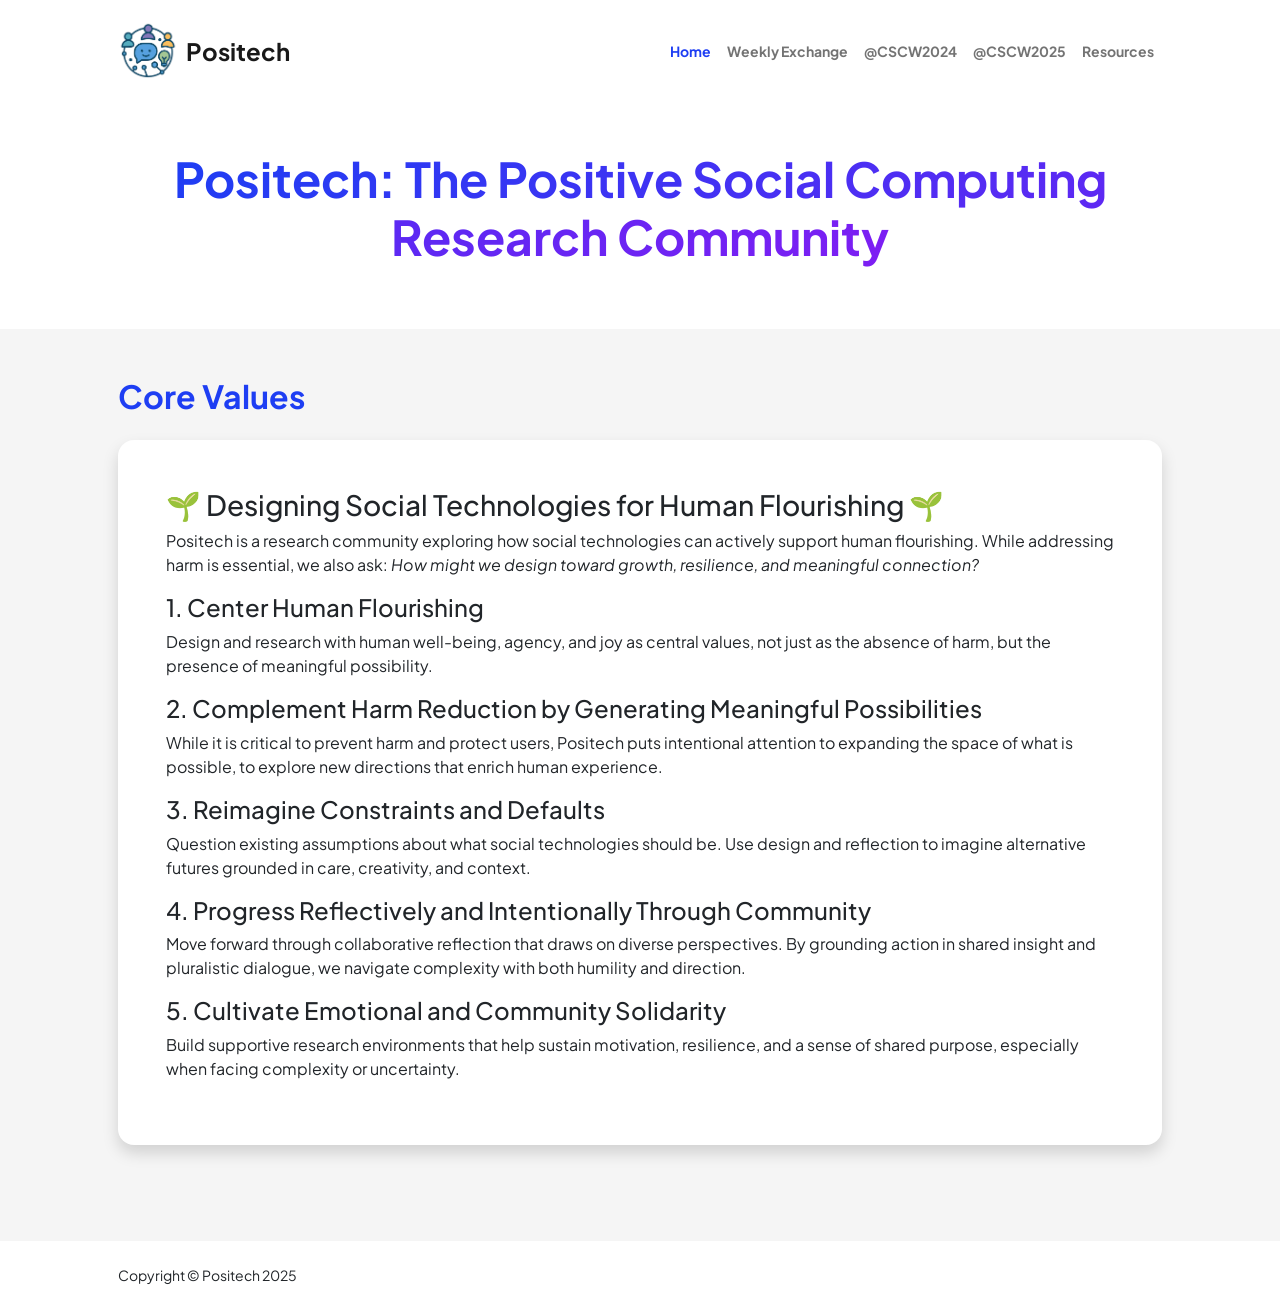
==== index.html @ 393b2486 "fix typo" ====
<!DOCTYPE html>
<html lang="en">

<head>
    <meta charset="utf-8" />
    <meta name="viewport" content="width=device-width, initial-scale=1, shrink-to-fit=no" />
    <meta name="description" content="" />
    <meta name="author" content="" />
    <title>Positech</title>
    <link rel="icon" type="image/x-icon" href="assets/positech-logo-square.png" />
    <link rel="preconnect" href="https://fonts.googleapis.com" />
    <link rel="preconnect" href="https://fonts.gstatic.com" crossorigin />
    <link
        href="https://fonts.googleapis.com/css2?family=Plus+Jakarta+Sans:wght@100;200;300;400;500;600;700;800;900&amp;display=swap"
        rel="stylesheet" />
    <link href="https://cdn.jsdelivr.net/npm/bootstrap-icons@1.8.1/font/bootstrap-icons.css" rel="stylesheet" />
    <link href="css/styles.css" rel="stylesheet" />
</head>

<body class="d-flex flex-column h-100 bg-light">
    <main class="flex-shrink-0">
        <!-- Navigation-->
        <nav class="navbar navbar-expand-lg navbar-light bg-white py-3">
            <div class="container px-5">
                <a class="navbar-brand d-flex align-items-center gap-2" href="/">
                    <img src="assets/positech-logo-transparent.png" alt="Positech Logo" width="60" height="60"
                        class="d-inline-block align-text-top">
                    <span class="fw-bolder"
                        style="font-size: 24px; line-height: 24px; vertical-align: middle;">Positech</span>
                </a>
                <button class="navbar-toggler" type="button" data-bs-toggle="collapse"
                    data-bs-target="#navbarSupportedContent" aria-controls="navbarSupportedContent"
                    aria-expanded="false" aria-label="Toggle navigation"><span
                        class="navbar-toggler-icon"></span></button>
                <div class="collapse navbar-collapse" id="navbarSupportedContent">
                    <ul class="navbar-nav ms-auto mb-2 mb-lg-0 small fw-bolder">
                        <li class="nav-item"><a class="nav-link active" href="index.html">Home</a></li>
                        <li class="nav-item"><a class="nav-link" href="weekly.html">Weekly Exchange</a></li>
                        <li class="nav-item"><a class="nav-link" href="cscw2024.html">@CSCW2024</a></li>
                        <li class="nav-item"><a class="nav-link" href="https://positech-cscw-2025.github.io/"
                                target="_blank">@CSCW2025</a></li>
                        <li class="nav-item"><a class="nav-link" href="resources.html">Resources</a></li>
                    </ul>
                </div>
            </div>
        </nav>
    </main>

    <!-- Header -->
    <header class="py-5 bg-white">
        <div class="container px-5">
            <div class="row gx-5 align-items-center">
                <div class="col-xxl-12">
                    <div class="text-center">
                        <h1 class="display-5 fw-bolder mb-3"><span class="text-gradient d-inline">Positech: The Positive
                                Social Computing<br>Research Community</span></h1>
                    </div>
                </div>
            </div>
        </div>
    </header>

    <div class="container px-5 my-5">
        <div class="row gx-5 justify-content-center">
            <div class="col-lg-12 col-xl-12 col-xxl-12">

                <!-- Overview Section-->
                <section id="overview">
                    <div class="d-flex align-items-center justify-content-between mb-4">
                        <h2 class="text-primary fw-bolder mb-0">Core Values</h2>
                    </div>
                    <div class="card shadow border-0 rounded-4 mb-5">
                        <div class="card-body p-5">
                            <div class="row align-items-center gx-5">
                                <div class="col-lg-12">
                                    <div>
                                        <h3>🌱 Designing Social Technologies for Human Flourishing 🌱</h3>
                                        <p>
                                            Positech is a research community exploring how social technologies can
                                            actively support human flourishing. While addressing harm is essential, we
                                            also ask: <em>How might we design toward growth, resilience, and meaningful
                                                connection?</em>
                                        </p>

                                        <h4>1. Center Human Flourishing</h4>
                                        <p>
                                            Design and research with human well-being, agency, and joy as central
                                            values, not just as the absence of harm, but the presence of meaningful
                                            possibility.
                                        </p>

                                        <h4>2. Complement Harm Reduction by Generating Meaningful Possibilities</h4>
                                        <p>
                                            While it is critical to prevent harm and protect users, Positech puts
                                            intentional attention to expanding the space of what is possible, to explore
                                            new directions that enrich human experience.
                                        </p>

                                        <h4>3. Reimagine Constraints and Defaults</h4>
                                        <p>
                                            Question existing assumptions about what social technologies should be. Use
                                            design and reflection to imagine alternative futures grounded in care,
                                            creativity, and context.
                                        </p>

                                        <h4>4. Progress Reflectively and Intentionally Through Community</h4>
                                        <p>
                                            Move forward through collaborative reflection that draws on diverse
                                            perspectives. By grounding action in shared insight and pluralistic
                                            dialogue, we navigate complexity with both humility and direction.
                                        </p>

                                        <h4>5. Cultivate Emotional and Community Solidarity</h4>
                                        <p>
                                            Build supportive research environments that help sustain motivation,
                                            resilience, and a sense of shared purpose, especially when facing complexity
                                            or uncertainty.
                                        </p>
                                    </div>
                                </div>
                            </div>
                        </div>
                    </div>
                </section>
            </div>
        </div>
    </div>

    <button onclick="topFunction()" id="scrollToTop" title="Go to top">&uarr;</button>

    <!-- Footer-->
    <footer class="bg-white py-4 mt-auto">
        <div class="container px-5">
            <div class="row align-items-center justify-content-between flex-column flex-sm-row">
                <div class="col-auto">
                    <div class="small m-0">Copyright &copy; Positech 2025</div>
                </div>
            </div>
        </div>
    </footer>

    <script src="https://cdn.jsdelivr.net/npm/bootstrap@5.2.3/dist/js/bootstrap.bundle.min.js"></script>
    <script>
        window.onscroll = function () { scrollFunction() };

        function scrollFunction() {
            if (document.body.scrollTop > 20 || document.documentElement.scrollTop > 20) {
                document.getElementById("scrollToTop").style.display = "block";
            } else {
                document.getElementById("scrollToTop").style.display = "none";
            }
        }

        function topFunction() {
            document.body.scrollTop = 0; // Safari
            document.documentElement.scrollTop = 0; // Chrome, Firefox, IE and Opera
        }
    </script>
    <script src="js/scripts.js"></script>
</body>

</html>
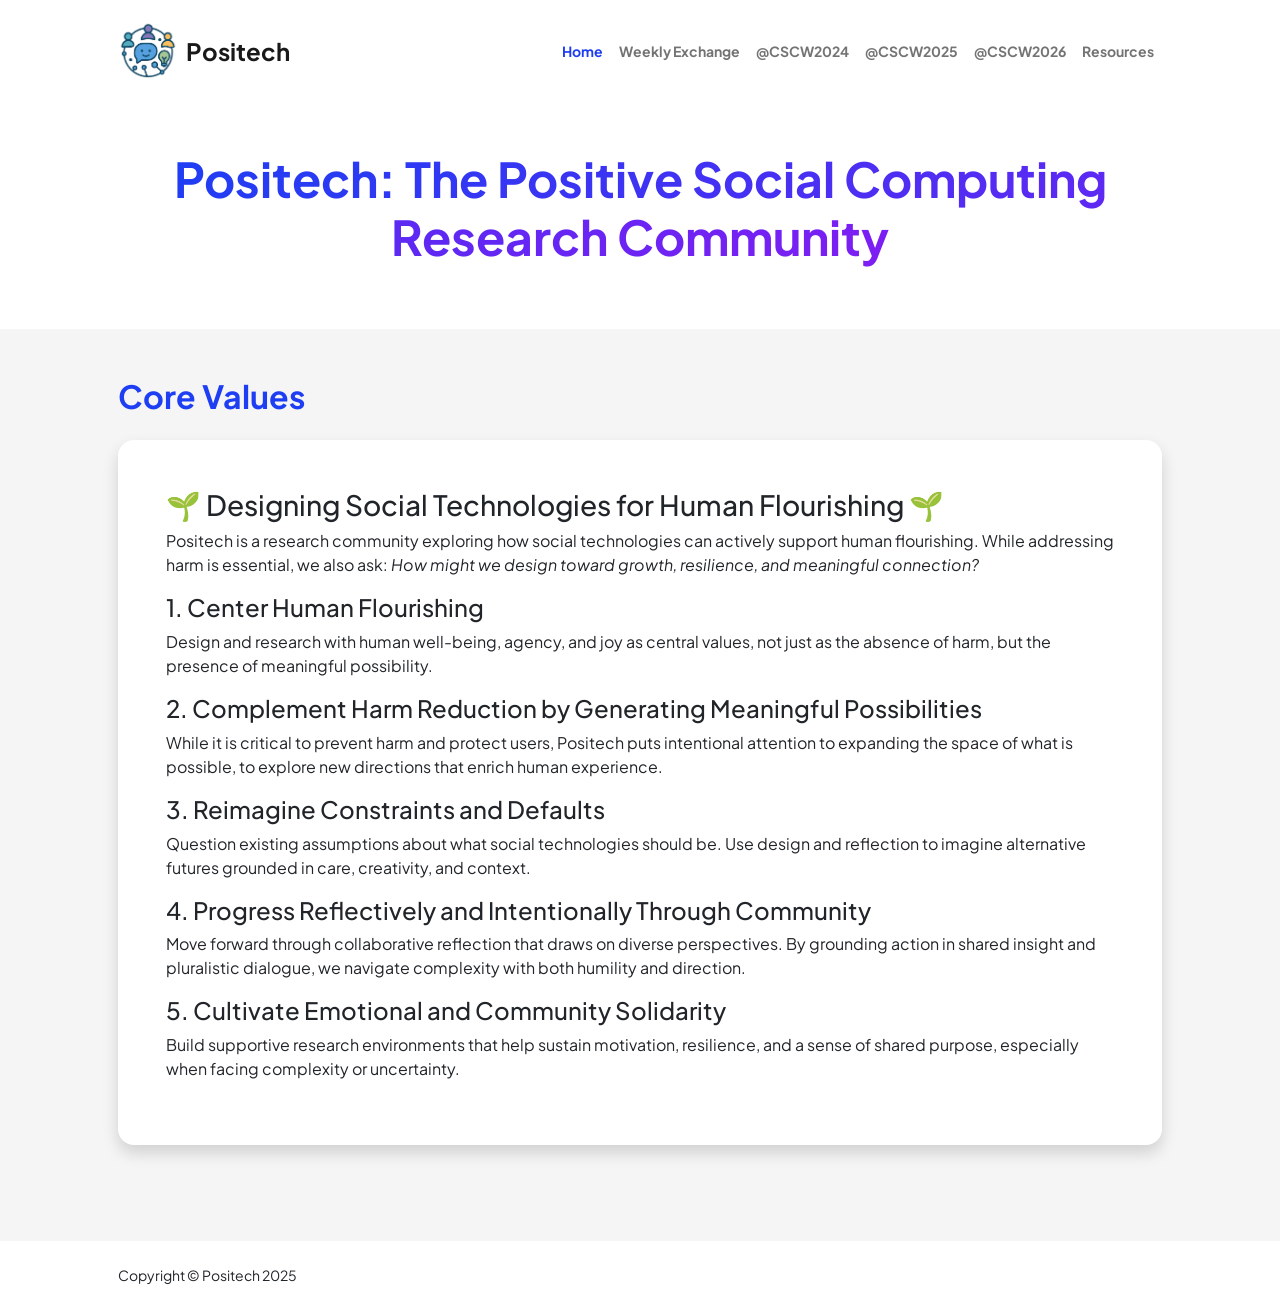
==== commit 88e0c543: "Update index.html" ====
--- a/index.html
+++ b/index.html
@@ -2,6 +2,14 @@
 <html lang="en">
 
 <head>
+    <script async src="https://www.googletagmanager.com/gtag/js?id=G-F4KXPC3QH2"></script>
+    <script>
+        window.dataLayer = window.dataLayer || [];
+        function gtag() { dataLayer.push(arguments); }
+        gtag('js', new Date());
+
+        gtag('config', 'G-F4KXPC3QH2');
+    </script>
     <meta charset="utf-8" />
     <meta name="viewport" content="width=device-width, initial-scale=1, shrink-to-fit=no" />
     <meta name="description" content="" />
@@ -39,6 +47,8 @@
                         <li class="nav-item"><a class="nav-link" href="cscw2024.html">@CSCW2024</a></li>
                         <li class="nav-item"><a class="nav-link" href="https://positech-cscw-2025.github.io/"
                                 target="_blank">@CSCW2025</a></li>
+                         <li class="nav-item"><a class="nav-link" href="https://positech-cscw-2026.github.io/"
+                                target="_blank">@CSCW2026</a></li>
                         <li class="nav-item"><a class="nav-link" href="resources.html">Resources</a></li>
                     </ul>
                 </div>
@@ -159,4 +169,4 @@
     <script src="js/scripts.js"></script>
 </body>
 
-</html>+</html>
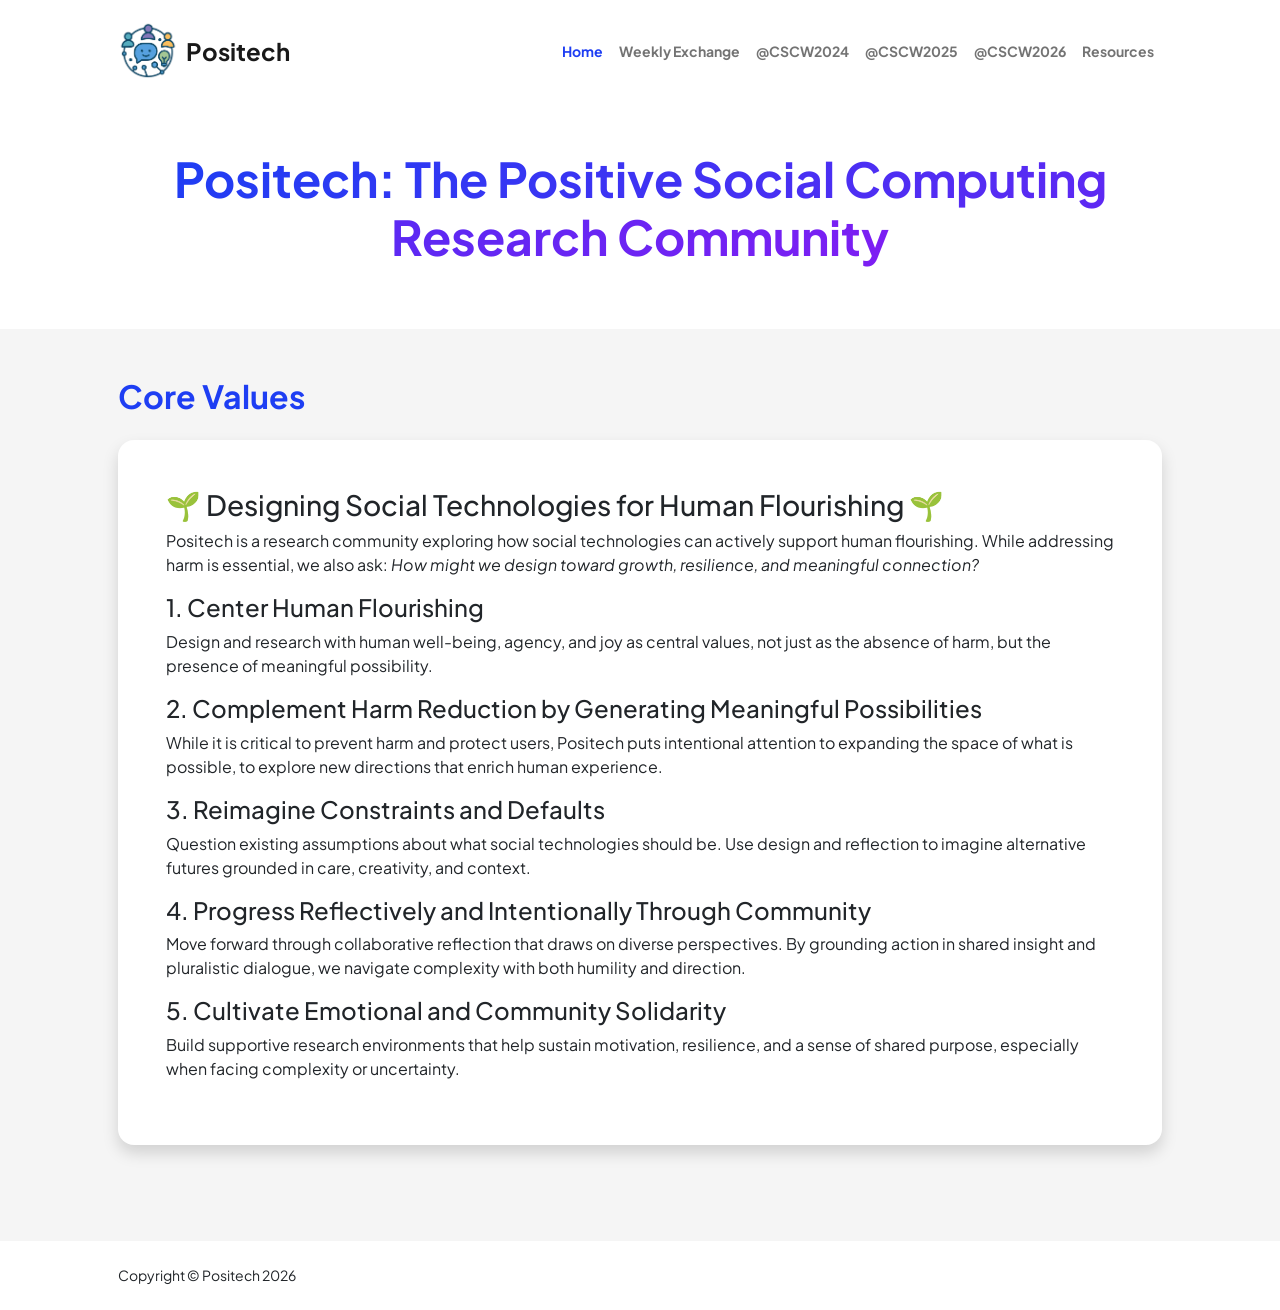
==== commit 98539d89: "merge and update resources" ====
--- a/index.html
+++ b/index.html
@@ -45,8 +45,7 @@
                         <li class="nav-item"><a class="nav-link active" href="index.html">Home</a></li>
                         <li class="nav-item"><a class="nav-link" href="weekly.html">Weekly Exchange</a></li>
                         <li class="nav-item"><a class="nav-link" href="cscw2024.html">@CSCW2024</a></li>
-                        <li class="nav-item"><a class="nav-link" href="https://positech-cscw-2025.github.io/"
-                                target="_blank">@CSCW2025</a></li>
+                        <li class="nav-item"><a class="nav-link" href="cscw2025.html">@CSCW2025</a></li>
                          <li class="nav-item"><a class="nav-link" href="https://positech-cscw-2026.github.io/"
                                 target="_blank">@CSCW2026</a></li>
                         <li class="nav-item"><a class="nav-link" href="resources.html">Resources</a></li>
@@ -143,7 +142,7 @@
         <div class="container px-5">
             <div class="row align-items-center justify-content-between flex-column flex-sm-row">
                 <div class="col-auto">
-                    <div class="small m-0">Copyright &copy; Positech 2025</div>
+                    <div class="small m-0">Copyright &copy; Positech 2026</div>
                 </div>
             </div>
         </div>
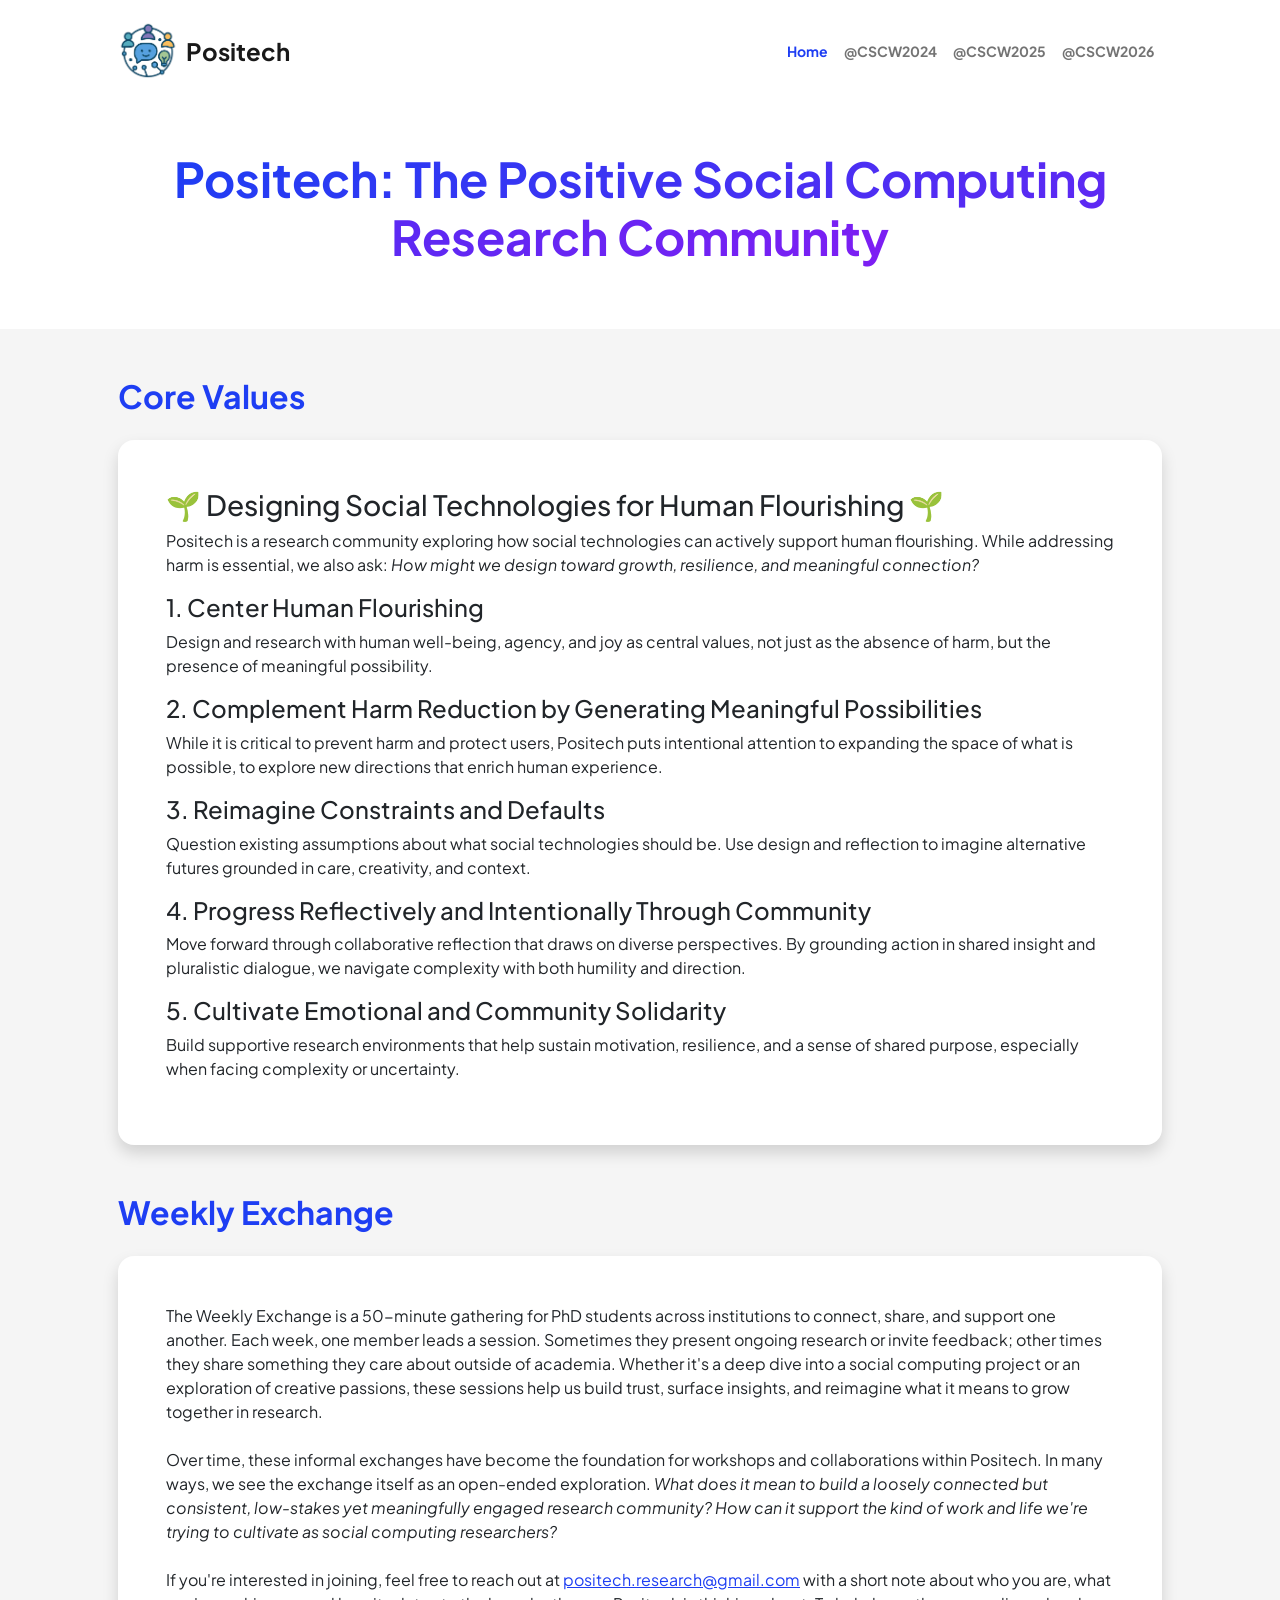
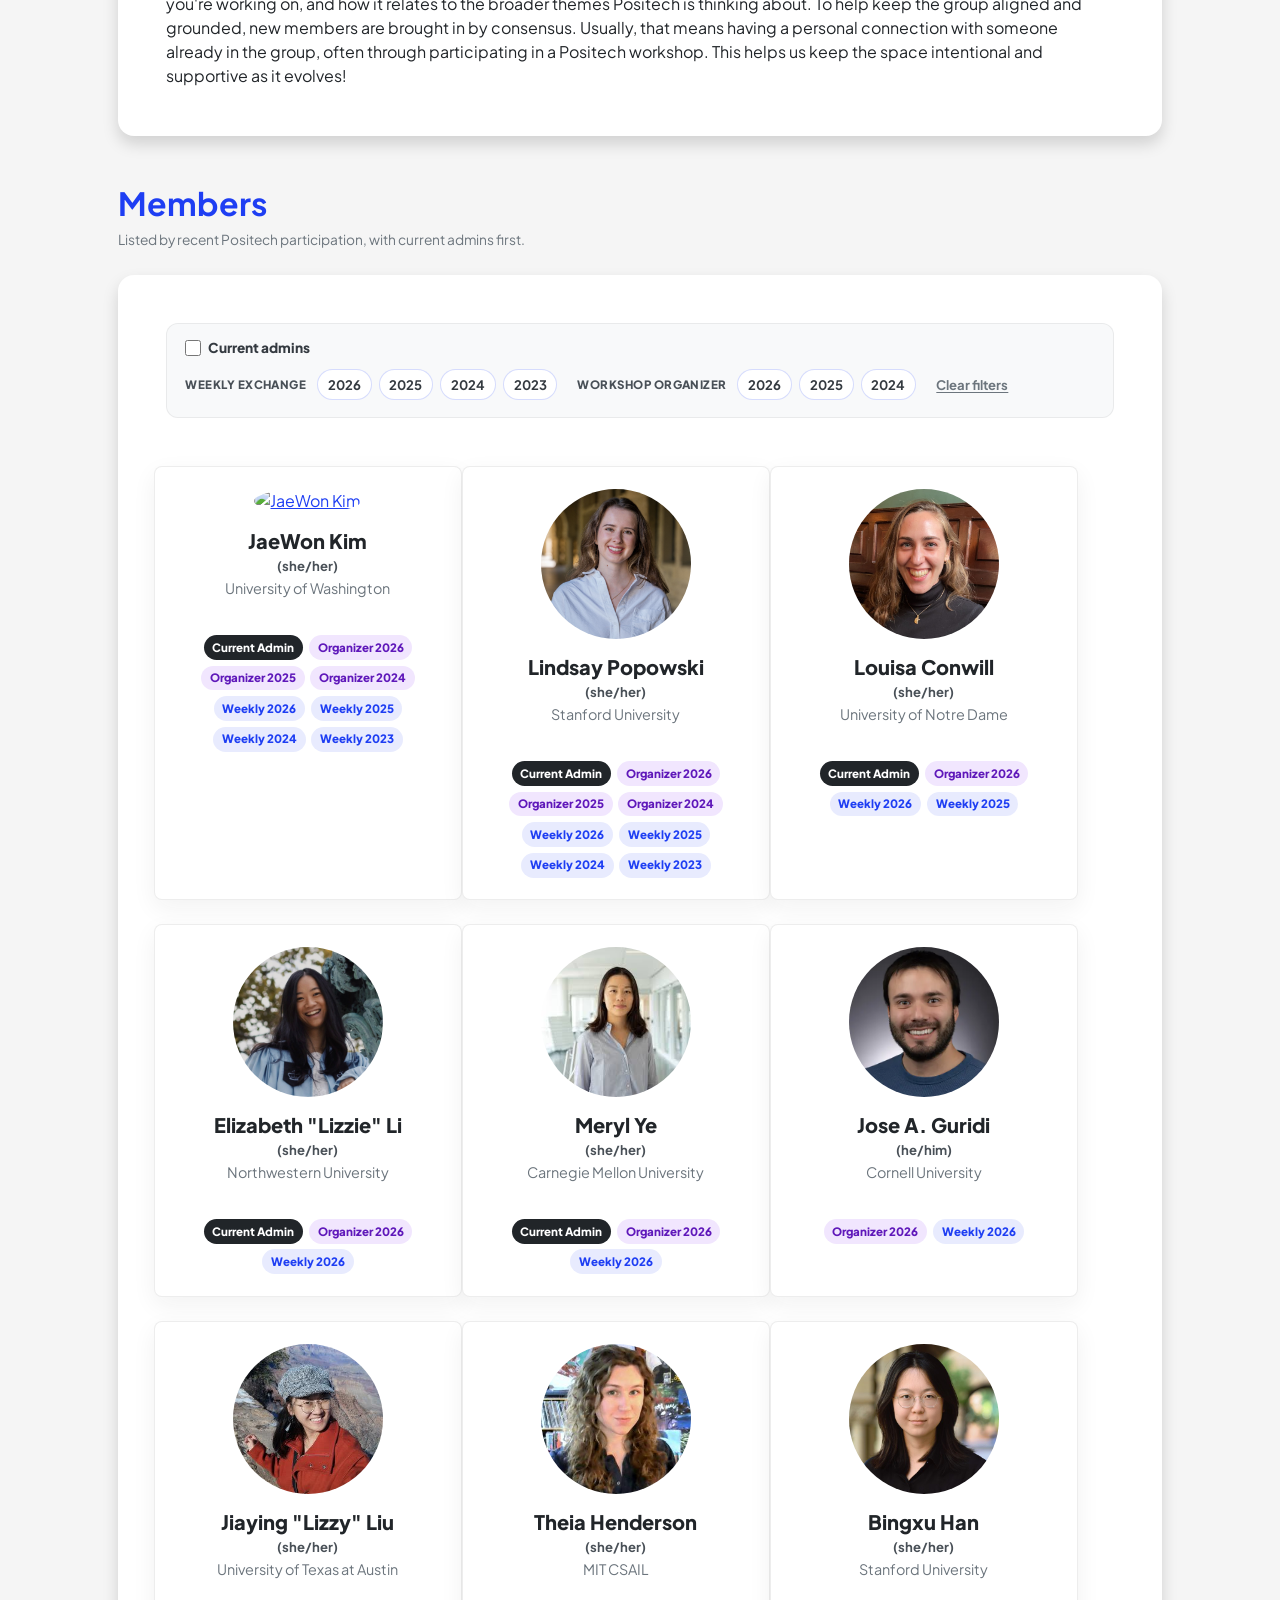
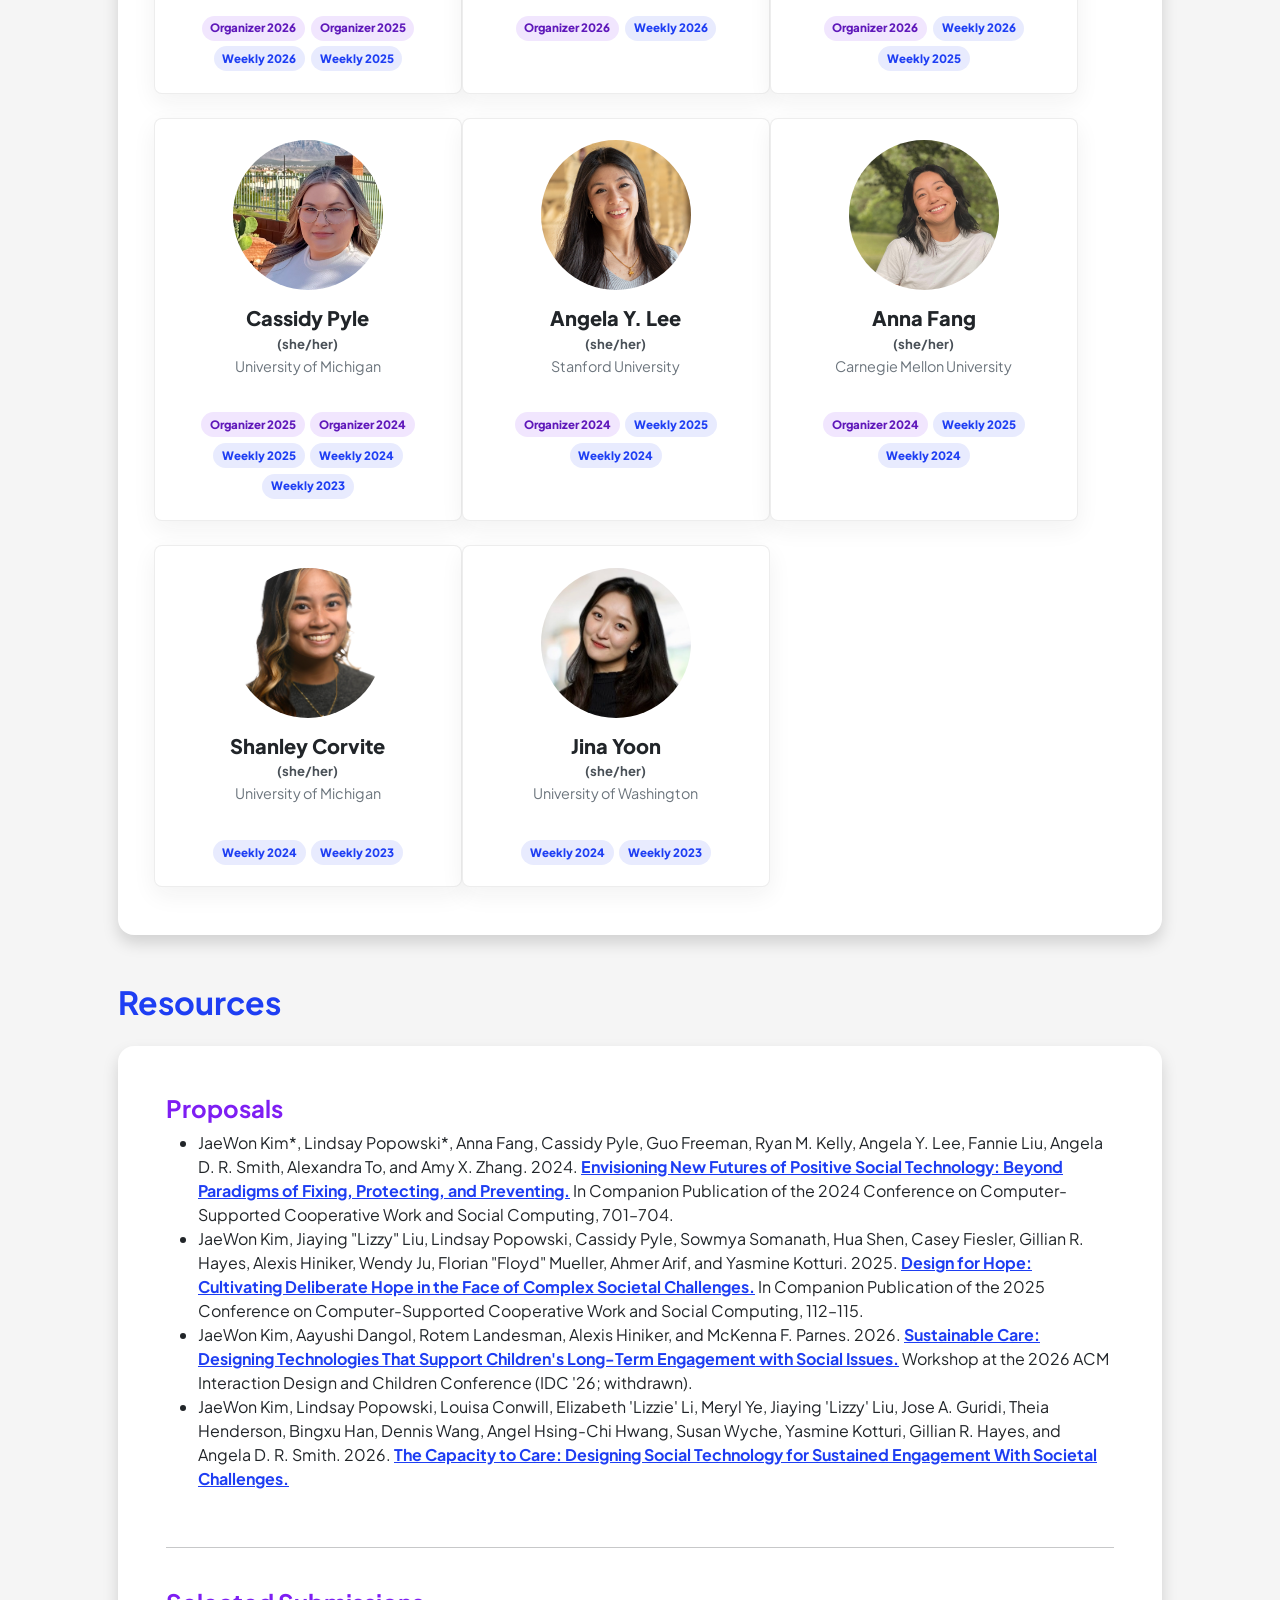
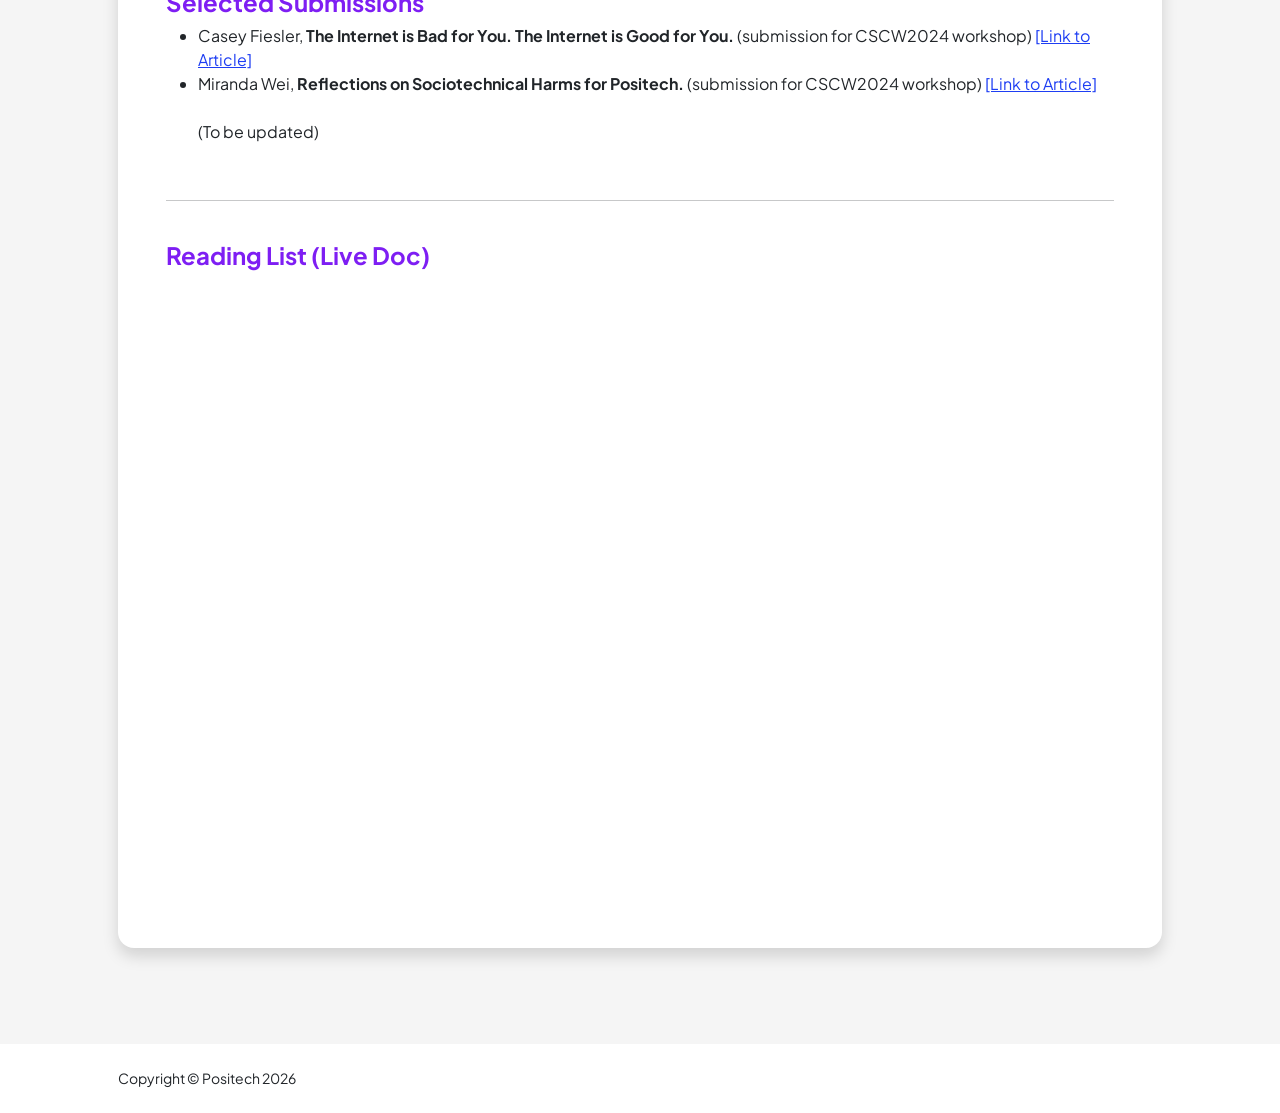
==== commit 3291643d: "Merge home weekly and resources pages" ====
--- a/index.html
+++ b/index.html
@@ -43,12 +43,9 @@
                 <div class="collapse navbar-collapse" id="navbarSupportedContent">
                     <ul class="navbar-nav ms-auto mb-2 mb-lg-0 small fw-bolder">
                         <li class="nav-item"><a class="nav-link active" href="index.html">Home</a></li>
-                        <li class="nav-item"><a class="nav-link" href="weekly.html">Weekly Exchange</a></li>
                         <li class="nav-item"><a class="nav-link" href="cscw2024.html">@CSCW2024</a></li>
                         <li class="nav-item"><a class="nav-link" href="cscw2025.html">@CSCW2025</a></li>
-                         <li class="nav-item"><a class="nav-link" href="https://positech-cscw-2026.github.io/"
-                                target="_blank">@CSCW2026</a></li>
-                        <li class="nav-item"><a class="nav-link" href="resources.html">Resources</a></li>
+                         <li class="nav-item"><a class="nav-link" href="cscw2026.html" target="_blank">@CSCW2026</a></li>
                     </ul>
                 </div>
             </div>
@@ -131,6 +128,464 @@
                         </div>
                     </div>
                 </section>
+
+                <!-- Weekly Exchange Section-->
+                <section id="weekly-exchange">
+                    <div class="d-flex align-items-center justify-content-between mb-4">
+                        <h2 class="text-primary fw-bolder mb-0">Weekly Exchange</h2>
+                    </div>
+                    <div class="card shadow border-0 rounded-4 mb-5">
+                        <div class="card-body p-5">
+                            <div class="row align-items-center gx-5">
+                                <div class="col-lg-12">
+                                    <div>
+                                        The Weekly Exchange is a 50-minute gathering for PhD students across
+                                        institutions to connect, share, and support one another. Each week, one member
+                                        leads a session. Sometimes they present ongoing research or invite feedback;
+                                        other times they share something they care about outside of academia. Whether
+                                        it's a deep dive into a social computing project or an exploration of creative
+                                        passions, these sessions help us build trust, surface insights, and reimagine
+                                        what it means to grow together in research.
+                                        <br><br>
+                                        Over time, these informal exchanges have become the foundation for workshops and
+                                        collaborations within Positech. In many ways, we see the exchange itself as an
+                                        open-ended exploration. <em>What does it mean to build a loosely connected but
+                                            consistent, low-stakes yet meaningfully engaged research community? How can
+                                            it
+                                            support the kind of work and life we're trying to cultivate as social
+                                            computing researchers?</em>
+                                        <br><br>
+                                        If you're interested in joining, feel free to reach out at
+                                        <a href="mailto:positech.research@gmail.com">positech.research@gmail.com</a>
+                                        with a short note about who you are, what you're
+                                        working on, and how it relates to the broader themes Positech is thinking about.
+                                        To help keep the group aligned and grounded, new members are brought in by
+                                        consensus. Usually, that means having a personal connection with someone already
+                                        in the group, often through participating in a Positech workshop. This helps us
+                                        keep the space intentional and supportive as it evolves!
+                                    </div>
+                                </div>
+                            </div>
+                        </div>
+                    </div>
+                </section>
+
+                <!-- Members Section-->
+                <section id="weekly-members">
+                    <div class="mb-4">
+                        <h2 class="text-primary fw-bolder mb-2">Members</h2>
+                        <p class="weekly-member-order-note mb-0">Listed by recent Positech participation, with current admins first.</p>
+                    </div>
+                    <div class="card shadow border-0 rounded-4 mb-5">
+                        <div class="card-body p-4 p-lg-5">
+                            <div class="weekly-filter-panel mb-5" aria-label="Member filters">
+                                <div class="weekly-filter-group">
+                                    <label class="weekly-admin-filter">
+                                        <input type="checkbox" data-filter="current-admins">
+                                        <span>Current admins</span>
+                                    </label>
+                                </div>
+                                <div class="weekly-filter-options">
+                                    <div class="weekly-filter-group">
+                                        <span class="weekly-filter-label">Weekly Exchange</span>
+                                        <button class="weekly-filter-btn" type="button" data-filter-group="weekly"
+                                            data-filter="weekly-2026">
+                                            2026
+                                        </button>
+                                        <button class="weekly-filter-btn" type="button" data-filter-group="weekly"
+                                            data-filter="weekly-2025">
+                                            2025
+                                        </button>
+                                        <button class="weekly-filter-btn" type="button" data-filter-group="weekly"
+                                            data-filter="weekly-2024">
+                                            2024
+                                        </button>
+                                        <button class="weekly-filter-btn" type="button" data-filter-group="weekly"
+                                            data-filter="weekly-2023">
+                                            2023
+                                        </button>
+                                    </div>
+                                    <div class="weekly-filter-group">
+                                        <span class="weekly-filter-label">Workshop Organizer</span>
+                                        <button class="weekly-filter-btn" type="button" data-filter-group="organized"
+                                            data-filter="organized-2026">
+                                            2026
+                                        </button>
+                                        <button class="weekly-filter-btn" type="button" data-filter-group="organized"
+                                            data-filter="organized-2025">
+                                            2025
+                                        </button>
+                                        <button class="weekly-filter-btn" type="button" data-filter-group="organized"
+                                            data-filter="organized-2024">
+                                            2024
+                                        </button>
+                                    </div>
+                                    <button class="weekly-filter-clear" id="weeklyFilterClear" type="button">
+                                        Clear filters
+                                    </button>
+                                </div>
+                            </div>
+
+                            <div class="row g-4" id="weeklyMemberGrid">
+                                <article class="weekly-member-card" data-name="jaewon"
+                                    data-tags="current-admins weekly-2023 weekly-2024 weekly-2025 weekly-2026 organized-2024 organized-2025 organized-2026">
+                                    <a href="https://jaewonkim.me/" class="weekly-member-photo-link" target="_blank"
+                                        rel="noopener noreferrer">
+                                        <img src="assets/kim.jpg" alt="JaeWon Kim">
+                                    </a>
+                                    <h5><a href="https://jaewonkim.me/" target="_blank"
+                                            rel="noopener noreferrer">JaeWon Kim</a></h5>
+                                    <p class="weekly-member-pronouns">(she/her)</p>
+                                    <p>University of Washington</p>
+                                    <div class="weekly-member-badges">
+                                        <span class="weekly-badge badge-admin">Current Admin</span>
+                                        <span class="weekly-badge badge-workshop">Organizer 2026</span>
+                                        <span class="weekly-badge badge-workshop">Organizer 2025</span>
+                                        <span class="weekly-badge badge-workshop">Organizer 2024</span>
+                                        <span class="weekly-badge badge-exchange">Weekly 2026</span>
+                                        <span class="weekly-badge badge-exchange">Weekly 2025</span>
+                                        <span class="weekly-badge badge-exchange">Weekly 2024</span>
+                                        <span class="weekly-badge badge-exchange">Weekly 2023</span>
+                                    </div>
+                                </article>
+
+                                <article class="weekly-member-card" data-name="lindsay"
+                                    data-tags="current-admins weekly-2023 weekly-2024 weekly-2025 weekly-2026 organized-2024 organized-2025 organized-2026">
+                                    <a href="https://lipopowski.github.io/" class="weekly-member-photo-link"
+                                        target="_blank" rel="noopener noreferrer">
+                                        <img src="assets/popowski.jpg" alt="Lindsay Popowski">
+                                    </a>
+                                    <h5><a href="https://lipopowski.github.io/" target="_blank"
+                                            rel="noopener noreferrer">Lindsay Popowski</a></h5>
+                                    <p class="weekly-member-pronouns">(she/her)</p>
+                                    <p>Stanford University</p>
+                                    <div class="weekly-member-badges">
+                                        <span class="weekly-badge badge-admin">Current Admin</span>
+                                        <span class="weekly-badge badge-workshop">Organizer 2026</span>
+                                        <span class="weekly-badge badge-workshop">Organizer 2025</span>
+                                        <span class="weekly-badge badge-workshop">Organizer 2024</span>
+                                        <span class="weekly-badge badge-exchange">Weekly 2026</span>
+                                        <span class="weekly-badge badge-exchange">Weekly 2025</span>
+                                        <span class="weekly-badge badge-exchange">Weekly 2024</span>
+                                        <span class="weekly-badge badge-exchange">Weekly 2023</span>
+                                    </div>
+                                </article>
+
+                                <article class="weekly-member-card" data-name="louisa"
+                                    data-tags="current-admins weekly-2025 weekly-2026 organized-2026">
+                                    <a href="https://louisaconwill.github.io/" class="weekly-member-photo-link"
+                                        target="_blank" rel="noopener noreferrer">
+                                        <img src="assets/louisaconwill.jpg" alt="Louisa Conwill">
+                                    </a>
+                                    <h5><a href="https://louisaconwill.github.io/" target="_blank"
+                                            rel="noopener noreferrer">Louisa Conwill</a></h5>
+                                    <p class="weekly-member-pronouns">(she/her)</p>
+                                    <p>University of Notre Dame</p>
+                                    <div class="weekly-member-badges">
+                                        <span class="weekly-badge badge-admin">Current Admin</span>
+                                        <span class="weekly-badge badge-workshop">Organizer 2026</span>
+                                        <span class="weekly-badge badge-exchange">Weekly 2026</span>
+                                        <span class="weekly-badge badge-exchange">Weekly 2025</span>
+                                    </div>
+                                </article>
+
+                                <article class="weekly-member-card" data-name="lizzie"
+                                    data-tags="current-admins weekly-2026 organized-2026">
+                                    <a href="https://elizabethkli.github.io/" class="weekly-member-photo-link"
+                                        target="_blank" rel="noopener noreferrer">
+                                        <img src="assets/elizabethli.jpg" alt="Elizabeth &quot;Lizzie&quot; Li">
+                                    </a>
+                                    <h5><a href="https://elizabethkli.github.io/" target="_blank"
+                                            rel="noopener noreferrer">Elizabeth "Lizzie" Li</a></h5>
+                                    <p class="weekly-member-pronouns">(she/her)</p>
+                                    <p>Northwestern University</p>
+                                    <div class="weekly-member-badges">
+                                        <span class="weekly-badge badge-admin">Current Admin</span>
+                                        <span class="weekly-badge badge-workshop">Organizer 2026</span>
+                                        <span class="weekly-badge badge-exchange">Weekly 2026</span>
+                                    </div>
+                                </article>
+
+                                <article class="weekly-member-card" data-name="meryl"
+                                    data-tags="current-admins weekly-2026 organized-2026">
+                                    <a href="https://merylye.github.io/" class="weekly-member-photo-link"
+                                        target="_blank" rel="noopener noreferrer">
+                                        <img src="assets/merylye.jpg" alt="Meryl Ye">
+                                    </a>
+                                    <h5><a href="https://merylye.github.io/" target="_blank"
+                                            rel="noopener noreferrer">Meryl Ye</a></h5>
+                                    <p class="weekly-member-pronouns">(she/her)</p>
+                                    <p>Carnegie Mellon University</p>
+                                    <div class="weekly-member-badges">
+                                        <span class="weekly-badge badge-admin">Current Admin</span>
+                                        <span class="weekly-badge badge-workshop">Organizer 2026</span>
+                                        <span class="weekly-badge badge-exchange">Weekly 2026</span>
+                                    </div>
+                                </article>
+
+                                <article class="weekly-member-card" data-name="jose"
+                                    data-tags="weekly-2026 organized-2026">
+                                    <a href="https://jaguridi.github.io/index.html" class="weekly-member-photo-link"
+                                        target="_blank" rel="noopener noreferrer">
+                                        <img src="assets/joseguridi.png" alt="Jose A. Guridi">
+                                    </a>
+                                    <h5><a href="https://jaguridi.github.io/index.html" target="_blank"
+                                            rel="noopener noreferrer">Jose A. Guridi</a></h5>
+                                    <p class="weekly-member-pronouns">(he/him)</p>
+                                    <p>Cornell University</p>
+                                    <div class="weekly-member-badges">
+                                        <span class="weekly-badge badge-workshop">Organizer 2026</span>
+                                        <span class="weekly-badge badge-exchange">Weekly 2026</span>
+                                    </div>
+                                </article>
+
+                                <article class="weekly-member-card" data-name="lizzy"
+                                    data-tags="weekly-2025 weekly-2026 organized-2025 organized-2026">
+                                    <a href="https://liulizzy672.wixsite.com/website" class="weekly-member-photo-link"
+                                        target="_blank" rel="noopener noreferrer">
+                                        <img src="assets/jiayinglizzyliu.jpg" alt="Jiaying &quot;Lizzy&quot; Liu">
+                                    </a>
+                                    <h5><a href="https://liulizzy672.wixsite.com/website" target="_blank"
+                                            rel="noopener noreferrer">Jiaying "Lizzy" Liu</a></h5>
+                                    <p class="weekly-member-pronouns">(she/her)</p>
+                                    <p>University of Texas at Austin</p>
+                                    <div class="weekly-member-badges">
+                                        <span class="weekly-badge badge-workshop">Organizer 2026</span>
+                                        <span class="weekly-badge badge-workshop">Organizer 2025</span>
+                                        <span class="weekly-badge badge-exchange">Weekly 2026</span>
+                                        <span class="weekly-badge badge-exchange">Weekly 2025</span>
+                                    </div>
+                                </article>
+
+                                <article class="weekly-member-card" data-name="theia"
+                                    data-tags="weekly-2026 organized-2026">
+                                    <a href="https://people.csail.mit.edu/theia/" class="weekly-member-photo-link"
+                                        target="_blank" rel="noopener noreferrer">
+                                        <img src="assets/theiahenderson.jpg" alt="Theia Henderson">
+                                    </a>
+                                    <h5><a href="https://people.csail.mit.edu/theia/" target="_blank"
+                                            rel="noopener noreferrer">Theia Henderson</a></h5>
+                                    <p class="weekly-member-pronouns">(she/her)</p>
+                                    <p>MIT CSAIL</p>
+                                    <div class="weekly-member-badges">
+                                        <span class="weekly-badge badge-workshop">Organizer 2026</span>
+                                        <span class="weekly-badge badge-exchange">Weekly 2026</span>
+                                    </div>
+                                </article>
+
+                                <article class="weekly-member-card" data-name="bingxu"
+                                    data-tags="weekly-2025 weekly-2026 organized-2026">
+                                    <a href="https://www.linkedin.com/in/bingxu-han-067b94204/"
+                                        class="weekly-member-photo-link" target="_blank" rel="noopener noreferrer">
+                                        <img src="assets/bingxuhan.jpg" alt="Bingxu Han">
+                                    </a>
+                                    <h5><a href="https://www.linkedin.com/in/bingxu-han-067b94204/" target="_blank"
+                                            rel="noopener noreferrer">Bingxu Han</a></h5>
+                                    <p class="weekly-member-pronouns">(she/her)</p>
+                                    <p>Stanford University</p>
+                                    <div class="weekly-member-badges">
+                                        <span class="weekly-badge badge-workshop">Organizer 2026</span>
+                                        <span class="weekly-badge badge-exchange">Weekly 2026</span>
+                                        <span class="weekly-badge badge-exchange">Weekly 2025</span>
+                                    </div>
+                                </article>
+
+                                <article class="weekly-member-card" data-name="cassidy"
+                                    data-tags="weekly-2023 weekly-2024 weekly-2025 organized-2024 organized-2025">
+                                    <a href="https://www.cassidypyle.com/" class="weekly-member-photo-link"
+                                        target="_blank" rel="noopener noreferrer">
+                                        <img src="assets/pyle.jpg" alt="Cassidy Pyle">
+                                    </a>
+                                    <h5><a href="https://www.cassidypyle.com/" target="_blank"
+                                            rel="noopener noreferrer">Cassidy Pyle</a></h5>
+                                    <p class="weekly-member-pronouns">(she/her)</p>
+                                    <p>University of Michigan</p>
+                                    <div class="weekly-member-badges">
+                                        <span class="weekly-badge badge-workshop">Organizer 2025</span>
+                                        <span class="weekly-badge badge-workshop">Organizer 2024</span>
+                                        <span class="weekly-badge badge-exchange">Weekly 2025</span>
+                                        <span class="weekly-badge badge-exchange">Weekly 2024</span>
+                                        <span class="weekly-badge badge-exchange">Weekly 2023</span>
+                                    </div>
+                                </article>
+
+                                <article class="weekly-member-card" data-name="angela"
+                                    data-tags="weekly-2024 weekly-2025 organized-2024">
+                                    <a href="https://scholar.google.com/citations?user=M2_aedQAAAAJ&hl=en"
+                                        class="weekly-member-photo-link" target="_blank" rel="noopener noreferrer">
+                                        <img src="assets/lee.jpg" alt="Angela Y. Lee">
+                                    </a>
+                                    <h5><a href="https://scholar.google.com/citations?user=M2_aedQAAAAJ&hl=en"
+                                            target="_blank" rel="noopener noreferrer">Angela Y. Lee</a></h5>
+                                    <p class="weekly-member-pronouns">(she/her)</p>
+                                    <p>Stanford University</p>
+                                    <div class="weekly-member-badges">
+                                        <span class="weekly-badge badge-workshop">Organizer 2024</span>
+                                        <span class="weekly-badge badge-exchange">Weekly 2025</span>
+                                        <span class="weekly-badge badge-exchange">Weekly 2024</span>
+                                    </div>
+                                </article>
+
+                                <article class="weekly-member-card" data-name="anna"
+                                    data-tags="weekly-2024 weekly-2025 organized-2024">
+                                    <a href="https://annamfang.com/" class="weekly-member-photo-link" target="_blank"
+                                        rel="noopener noreferrer">
+                                        <img src="assets/fang.jpg" alt="Anna Fang">
+                                    </a>
+                                    <h5><a href="https://annamfang.com/" target="_blank"
+                                            rel="noopener noreferrer">Anna Fang</a></h5>
+                                    <p class="weekly-member-pronouns">(she/her)</p>
+                                    <p>Carnegie Mellon University</p>
+                                    <div class="weekly-member-badges">
+                                        <span class="weekly-badge badge-workshop">Organizer 2024</span>
+                                        <span class="weekly-badge badge-exchange">Weekly 2025</span>
+                                        <span class="weekly-badge badge-exchange">Weekly 2024</span>
+                                    </div>
+                                </article>
+
+                                <article class="weekly-member-card" data-name="shanley"
+                                    data-tags="weekly-2023 weekly-2024">
+                                    <a href="https://www.shanleycorvite.me/" class="weekly-member-photo-link"
+                                        target="_blank" rel="noopener noreferrer">
+                                        <img src="assets/shanleycorvite.jpeg" alt="Shanley Corvite">
+                                    </a>
+                                    <h5><a href="https://www.shanleycorvite.me/" target="_blank"
+                                            rel="noopener noreferrer">Shanley Corvite</a></h5>
+                                    <p class="weekly-member-pronouns">(she/her)</p>
+                                    <p>University of Michigan</p>
+                                    <div class="weekly-member-badges">
+                                        <span class="weekly-badge badge-exchange">Weekly 2024</span>
+                                        <span class="weekly-badge badge-exchange">Weekly 2023</span>
+                                    </div>
+                                </article>
+
+                                <article class="weekly-member-card" data-name="jina"
+                                    data-tags="weekly-2023 weekly-2024">
+                                    <a href="https://x.com/jinayoon_" class="weekly-member-photo-link" target="_blank"
+                                        rel="noopener noreferrer">
+                                        <img src="assets/jinayoon.jpeg" alt="Jina Yoon">
+                                    </a>
+                                    <h5><a href="https://x.com/jinayoon_" target="_blank"
+                                            rel="noopener noreferrer">Jina Yoon</a></h5>
+                                    <p class="weekly-member-pronouns">(she/her)</p>
+                                    <p>University of Washington</p>
+                                    <div class="weekly-member-badges">
+                                        <span class="weekly-badge badge-exchange">Weekly 2024</span>
+                                        <span class="weekly-badge badge-exchange">Weekly 2023</span>
+                                    </div>
+                                </article>
+
+                            </div>
+                        </div>
+                    </div>
+                </section>
+
+                <!-- Resources Section -->
+                <section id="resources">
+                    <div class="d-flex align-items-center justify-content-between mb-4">
+                        <h2 class="text-primary fw-bolder mb-0">Resources</h2>
+                    </div>
+                    <div class="card shadow border-0 rounded-4 mb-5">
+                        <div class="card-body p-5">
+                            <div class="row align-items-center gx-5">
+                                <div class="col-lg-12">
+                                    <div>
+                                        <h4 class="text-secondary fw-bolder">Proposals</h4>
+                                        <ul>
+                                            <li>
+                                                JaeWon Kim*, Lindsay Popowski*, Anna Fang, Cassidy Pyle, Guo Freeman,
+                                                Ryan
+                                                M. Kelly, Angela Y. Lee, Fannie Liu, Angela D. R. Smith, Alexandra To,
+                                                and Amy X. Zhang. 2024. <a
+                                                    href="https://dl.acm.org/doi/10.1145/3678884.3681833"
+                                                    target="_blank"><strong>Envisioning New Futures of Positive
+                                                        Social Technology: Beyond Paradigms of Fixing, Protecting, and
+                                                        Preventing.</strong></a> In Companion Publication of the 2024
+                                                Conference on Computer-Supported Cooperative Work and Social Computing,
+                                                701–704.
+                                            </li>
+                                            <li>
+                                                JaeWon Kim, Jiaying "Lizzy" Liu, Lindsay Popowski, Cassidy Pyle, Sowmya
+                                                Somanath, Hua Shen, Casey Fiesler, Gillian R. Hayes, Alexis Hiniker,
+                                                Wendy Ju, Florian "Floyd" Mueller, Ahmer Arif, and Yasmine Kotturi.
+                                                2025. <a
+                                                    href="https://dl.acm.org/doi/10.1145/3715070.3748287"
+                                                    target="_blank"><strong>Design for Hope: Cultivating Deliberate Hope
+                                                        in the Face of Complex Societal Challenges.</strong></a> In
+                                                Companion Publication of the 2025 Conference on Computer-Supported
+                                                Cooperative Work and Social Computing, 112–115.
+                                            </li>
+                                            <li>
+                                                JaeWon Kim, Aayushi Dangol, Rotem Landesman, Alexis Hiniker, and McKenna
+                                                F. Parnes. 2026. <a
+                                                    href="https://sustainable-care-idc.github.io/assets/proposal.pdf"
+                                                    target="_blank"><strong>Sustainable Care: Designing Technologies
+                                                        That Support Children's Long-Term Engagement with Social
+                                                        Issues.</strong></a> Workshop at the 2026 ACM Interaction Design
+                                                and Children Conference (IDC '26; withdrawn).
+                                            </li>
+                                            <li>
+                                                JaeWon Kim, Lindsay Popowski, Louisa Conwill, Elizabeth 'Lizzie' Li,
+                                                Meryl Ye, Jiaying 'Lizzy' Liu, Jose A. Guridi, Theia Henderson, Bingxu
+                                                Han, Dennis Wang, Angel Hsing-Chi Hwang, Susan Wyche, Yasmine Kotturi,
+                                                Gillian R. Hayes, and Angela D. R. Smith. 2026. <a
+                                                    href="https://arxiv.org/abs/2605.05651"
+                                                    target="_blank"><strong>The Capacity to Care: Designing Social
+                                                        Technology for Sustained Engagement With Societal
+                                                        Challenges.</strong></a>
+                                            </li>
+                                        </ul>
+                                        <br>
+                                        <hr><br>
+                                        <h4 class="text-secondary fw-bolder">Selected Submissions</h4>
+                                        <ul>
+                                            <li>
+                                                Casey Fiesler, <strong>The Internet is Bad for You. The Internet is Good
+                                                    for You.</strong> (submission for CSCW2024 workshop) <a
+                                                    href="assets/casey_submission.pdf" target="_blank">[Link to
+                                                    Article]</a>
+                                            </li>
+                                            <li>
+                                                Miranda Wei, <strong>Reflections on Sociotechnical Harms for
+                                                    Positech.</strong> (submission for CSCW2024 workshop) <a
+                                                    href="assets/miranda_submission.pdf" target="_blank">[Link to
+                                                    Article]</a>
+                                            </li>
+                                            <br>
+                                            <p>(To be updated)</p>
+                                        </ul>
+                                        <br>
+                                        <hr><br>
+                                        <h4 class="text-secondary fw-bolder mb-4">Reading List (Live Doc)</h4>
+                                        <iframe
+                                            src="https://docs.google.com/document/d/1pVqObADhd0rKsSRzRqRbxBZaHcWwm92NNmv8MJjbRzU/preview"
+                                            width="100%" height="600px" style="border: none;">
+                                        </iframe>
+                                    </div>
+                                </div>
+                            </div>
+                        </div>
+                    </div>
+                </section>
+
+                <!-- Discord -->
+                <!-- <section id="discord">
+                    <div class="d-flex align-items-center justify-content-between mb-4">
+                        <h2 class="text-secondary fw-bolder mb-0">Discord Server</h2>
+                    </div>
+                    <div class="card shadow border-0 rounded-4 mb-5">
+                        <div class="card-body p-5">
+                            <div class="row align-items-center gx-5">
+                                <div class="col-lg-12">
+                                    <div>
+                                        <a href="https://discord.gg/WNMrR9KT"
+                                            target="_blank">https://discord.gg/WNMrR9KT</a>
+                                    </div>
+                                </div>
+                            </div>
+                        </div>
+                    </div>
+                </section> -->
             </div>
         </div>
     </div>
@@ -150,6 +605,56 @@
 
     <script src="https://cdn.jsdelivr.net/npm/bootstrap@5.2.3/dist/js/bootstrap.bundle.min.js"></script>
     <script>
+        const weeklyFilterButtons = document.querySelectorAll(".weekly-filter-btn");
+        const weeklyAdminFilter = document.querySelector('[data-filter="current-admins"]');
+        const weeklyFilterClear = document.getElementById("weeklyFilterClear");
+        const weeklyMemberCards = document.querySelectorAll(".weekly-member-card");
+
+        function applyWeeklyMemberFilter() {
+            const selectedWeeklyFilters = Array.from(weeklyFilterButtons)
+                .filter((button) => button.dataset.filterGroup === "weekly" && button.classList.contains("active"))
+                .map((button) => button.dataset.filter);
+            const selectedOrganizerFilters = Array.from(weeklyFilterButtons)
+                .filter((button) => button.dataset.filterGroup === "organized" && button.classList.contains("active"))
+                .map((button) => button.dataset.filter);
+            const adminOnly = weeklyAdminFilter && weeklyAdminFilter.checked;
+
+            weeklyMemberCards.forEach((card) => {
+                const cardTags = (card.dataset.tags || "").split(/\s+/);
+                const tags = cardTags;
+                const matchesAdmin = !adminOnly || tags.includes("current-admins");
+                const matchesWeekly = selectedWeeklyFilters.length === 0 ||
+                    selectedWeeklyFilters.some((filter) => tags.includes(filter));
+                const matchesOrganizer = selectedOrganizerFilters.length === 0 ||
+                    selectedOrganizerFilters.some((filter) => tags.includes(filter));
+                const isVisible = matchesAdmin && matchesWeekly && matchesOrganizer;
+                card.hidden = !isVisible;
+            });
+        }
+
+        weeklyFilterButtons.forEach((button) => {
+            button.addEventListener("click", () => {
+                button.classList.toggle("active");
+                applyWeeklyMemberFilter();
+            });
+        });
+
+        if (weeklyAdminFilter) {
+            weeklyAdminFilter.addEventListener("change", applyWeeklyMemberFilter);
+        }
+
+        if (weeklyFilterClear) {
+            weeklyFilterClear.addEventListener("click", () => {
+                weeklyFilterButtons.forEach((button) => button.classList.remove("active"));
+                if (weeklyAdminFilter) {
+                    weeklyAdminFilter.checked = false;
+                }
+                applyWeeklyMemberFilter();
+            });
+        }
+
+        applyWeeklyMemberFilter();
+
         window.onscroll = function () { scrollFunction() };
 
         function scrollFunction() {
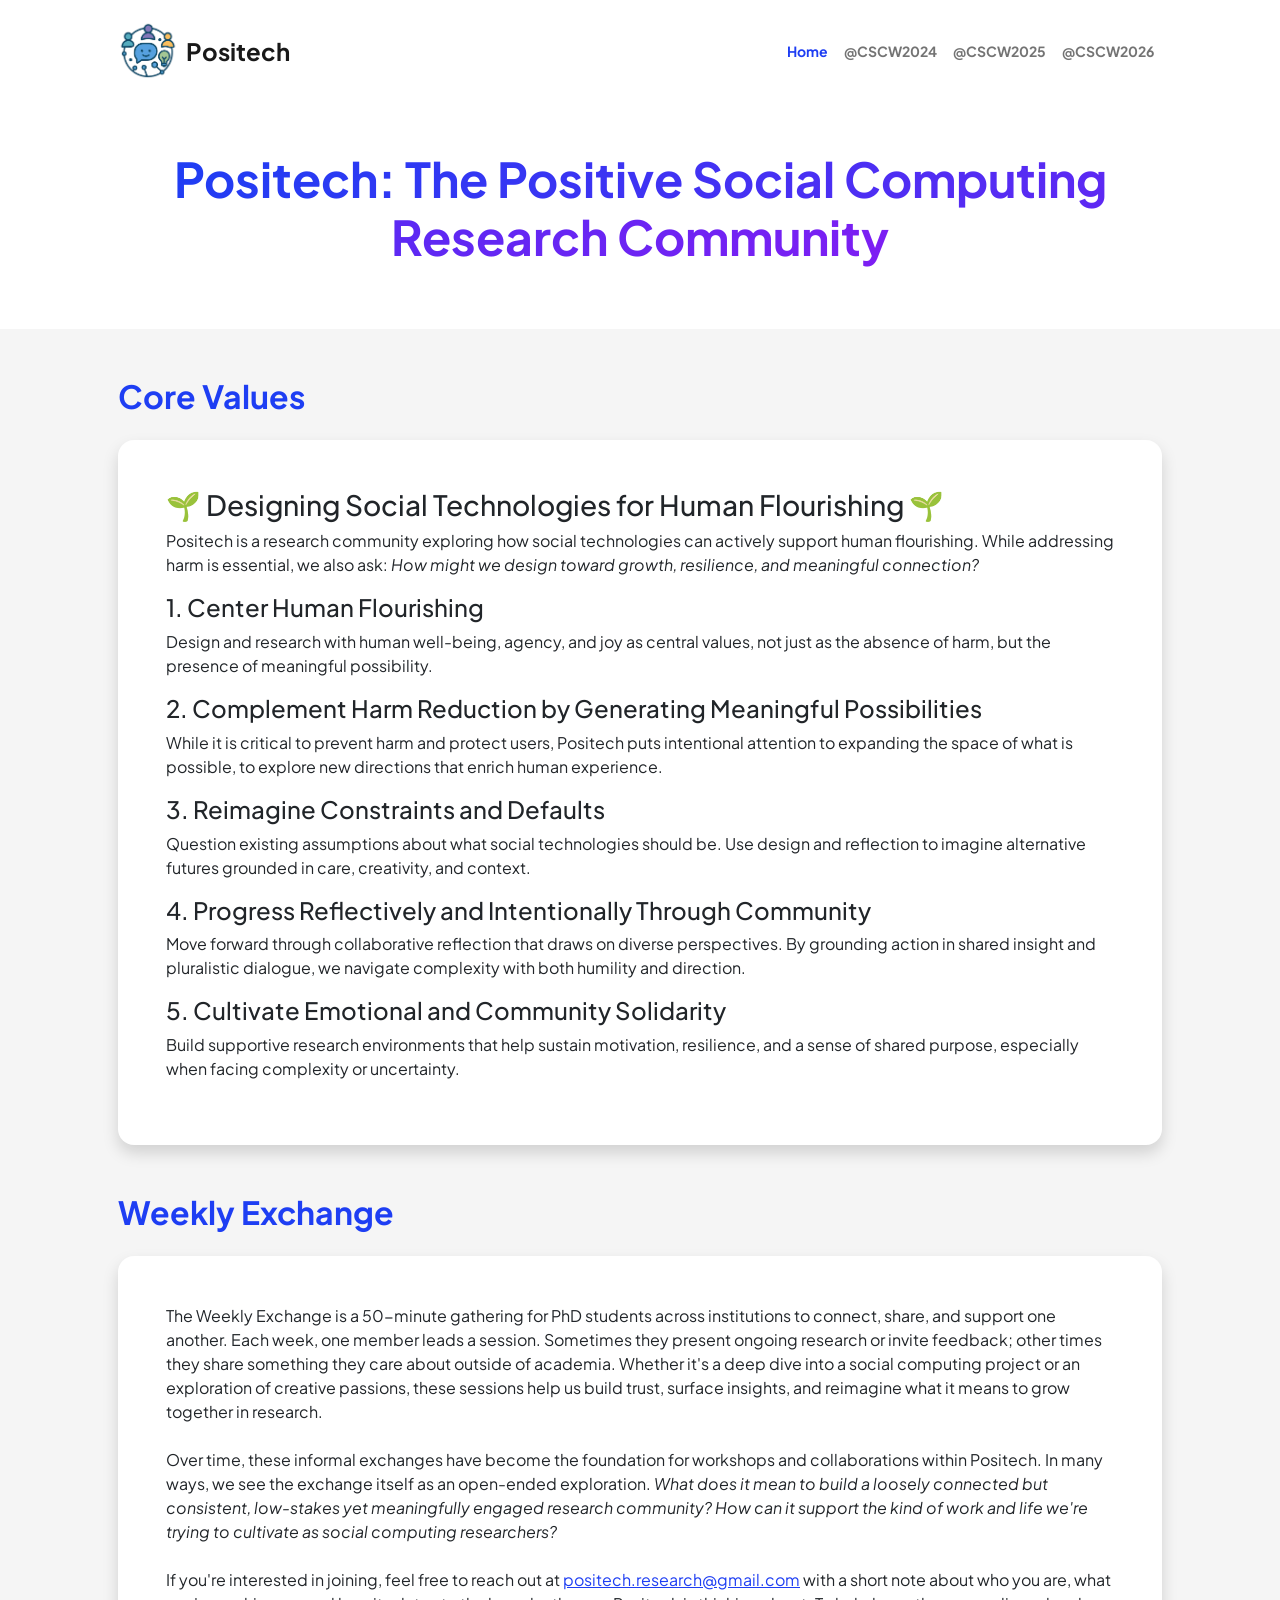
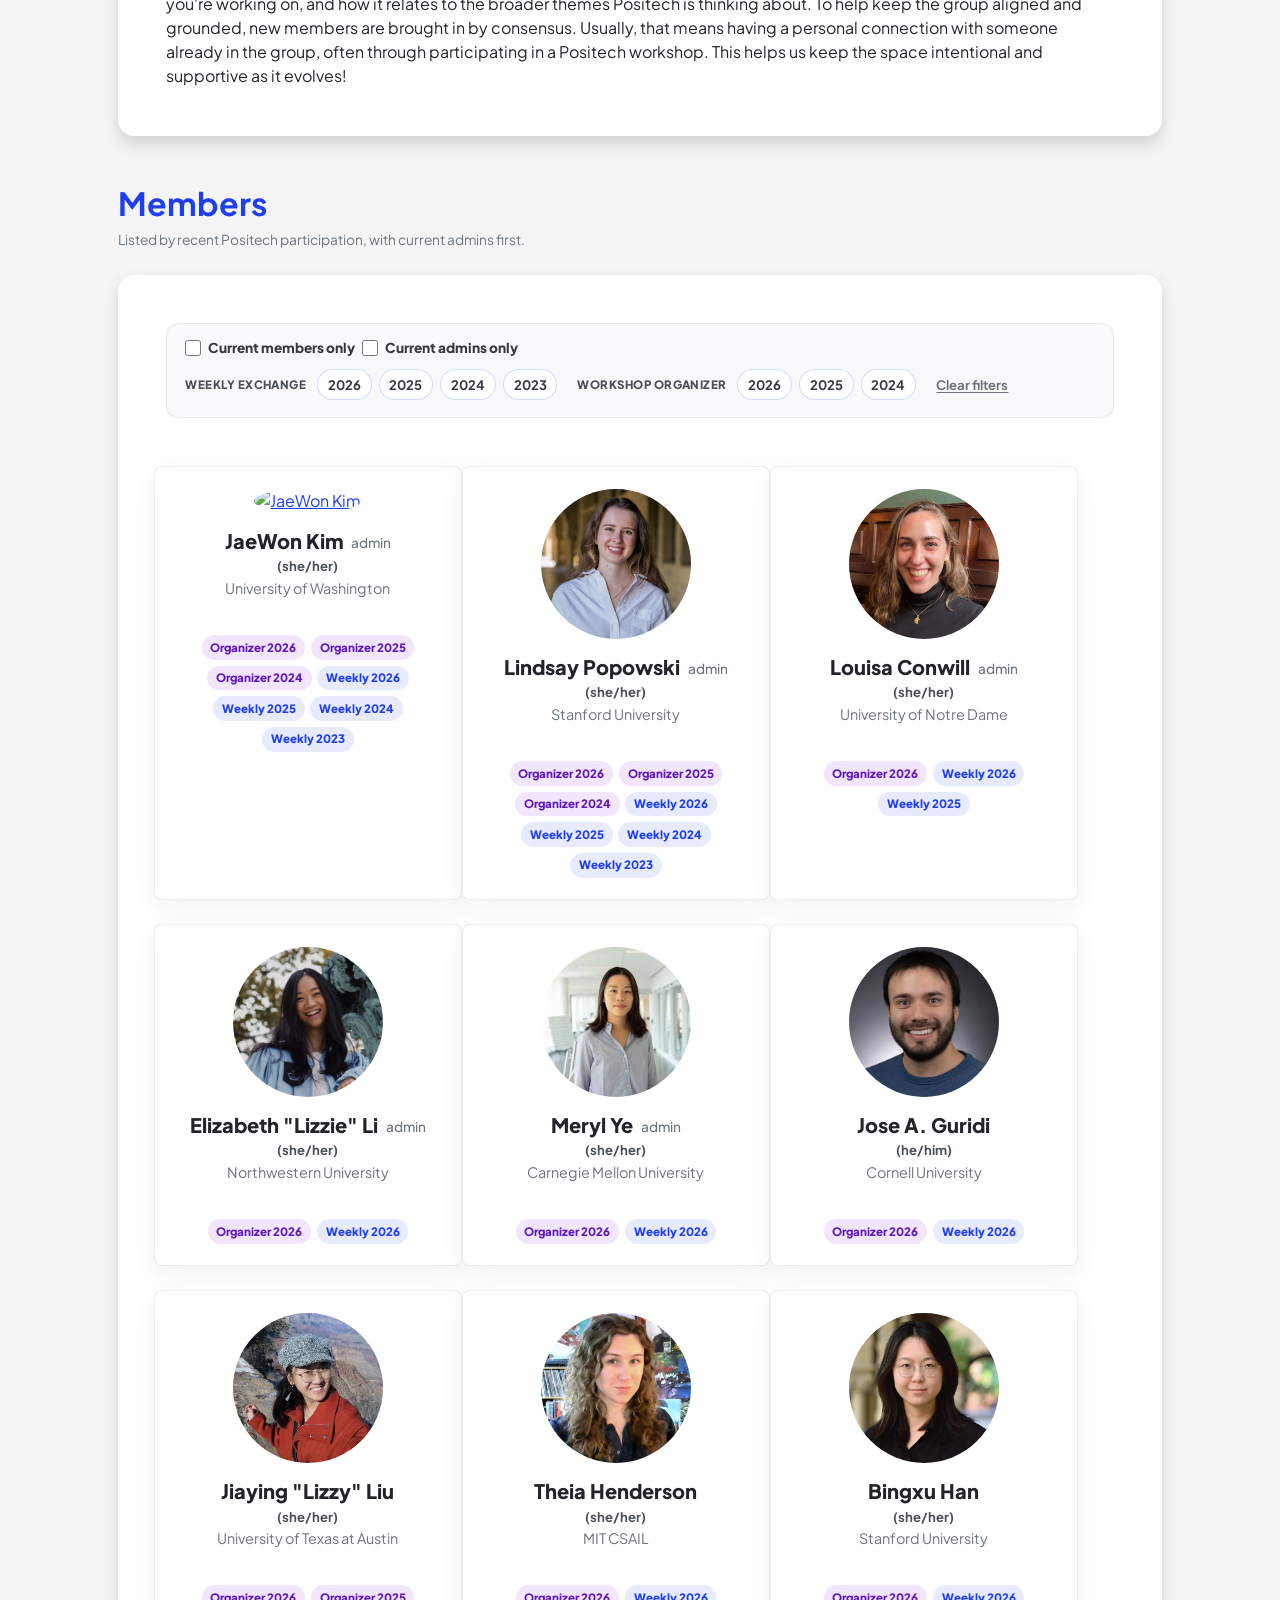
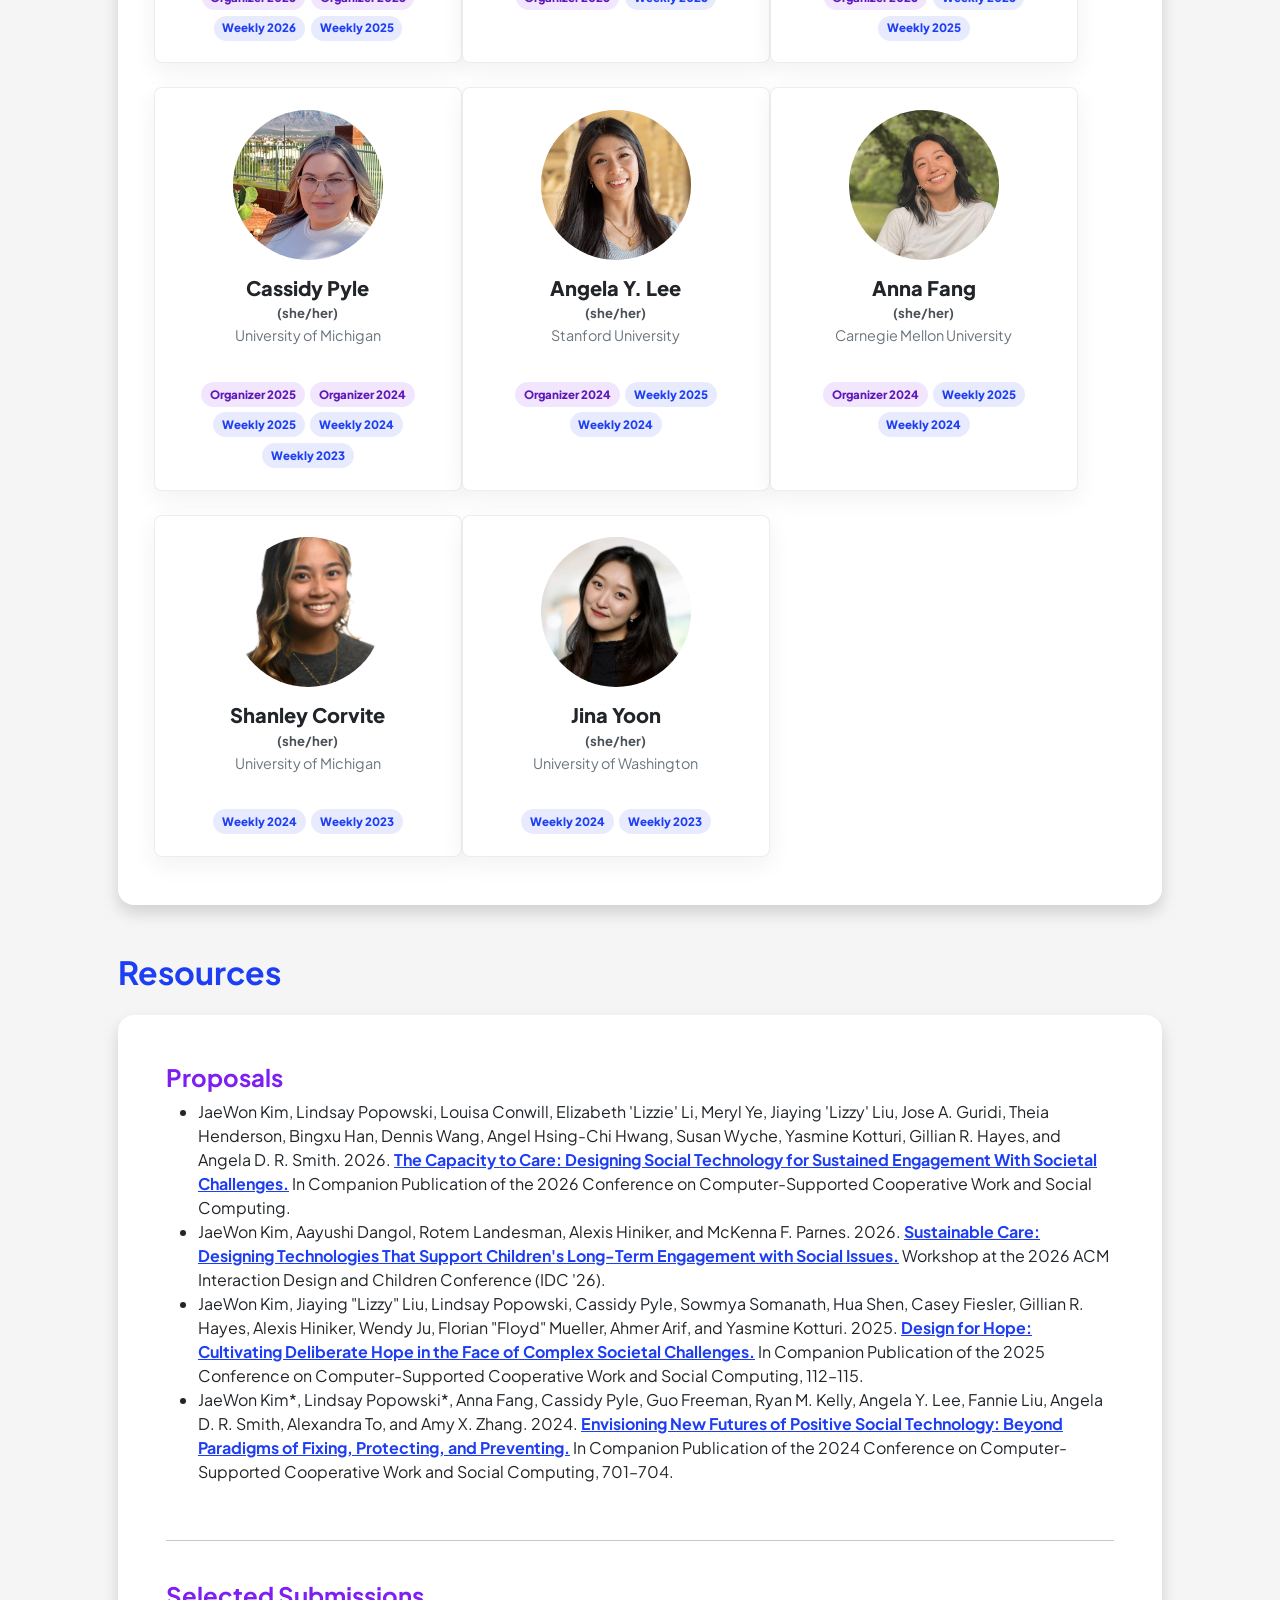
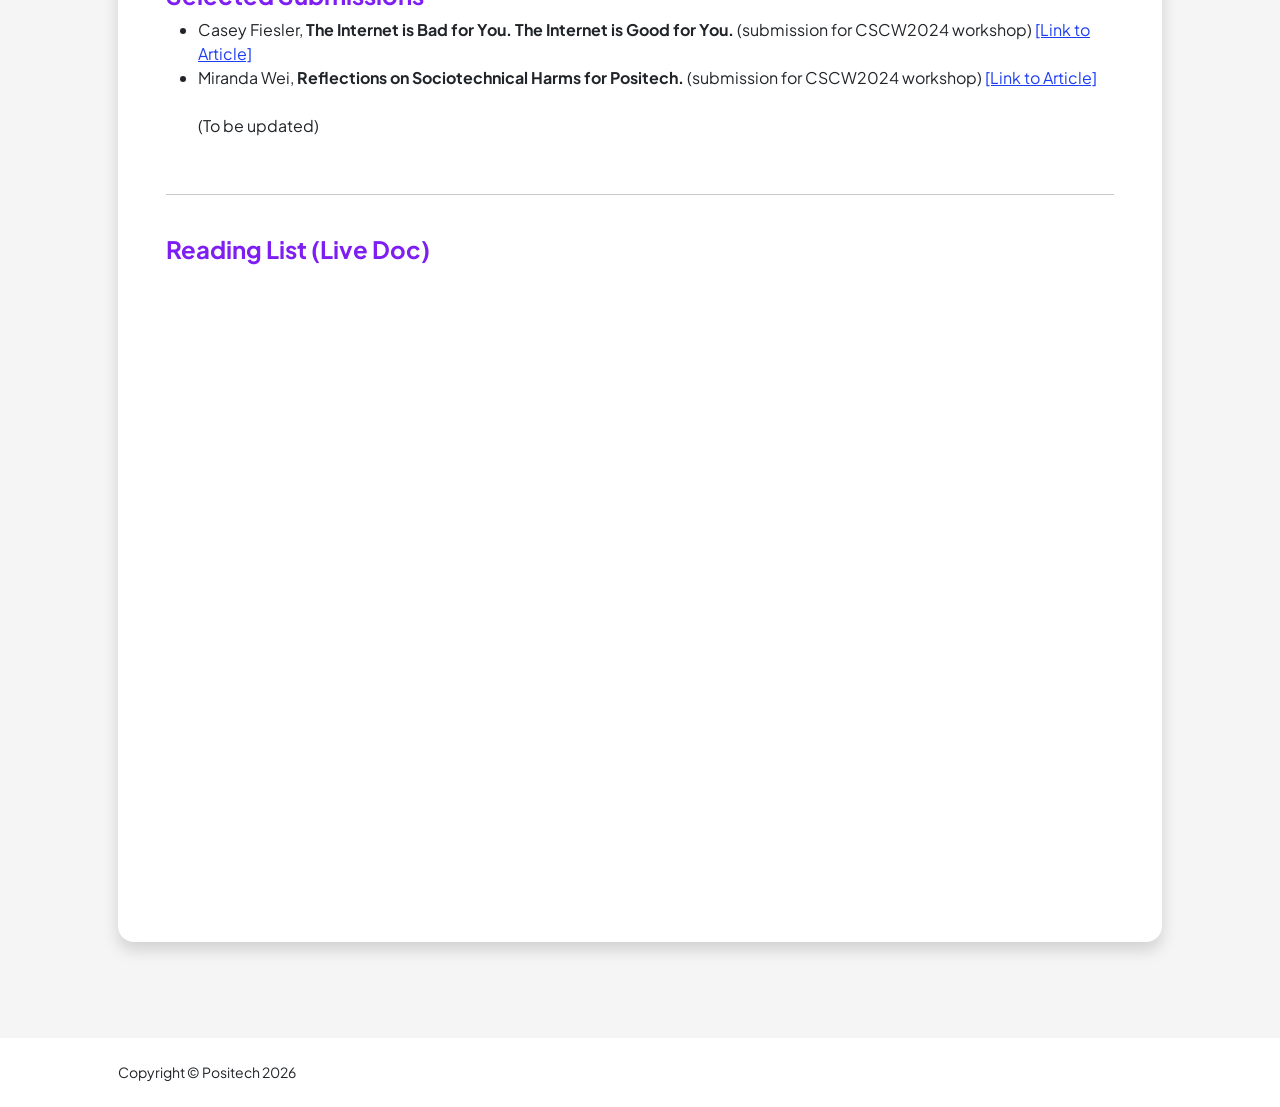
==== commit 72d4dfb0: "Update workshop resources and member filters" ====
--- a/index.html
+++ b/index.html
@@ -181,8 +181,12 @@
                             <div class="weekly-filter-panel mb-5" aria-label="Member filters">
                                 <div class="weekly-filter-group">
                                     <label class="weekly-admin-filter">
+                                        <input type="checkbox" data-filter="current-members">
+                                        <span>Current members only</span>
+                                    </label>
+                                    <label class="weekly-admin-filter">
                                         <input type="checkbox" data-filter="current-admins">
-                                        <span>Current admins</span>
+                                        <span>Current admins only</span>
                                     </label>
                                 </div>
                                 <div class="weekly-filter-options">
@@ -228,17 +232,16 @@
 
                             <div class="row g-4" id="weeklyMemberGrid">
                                 <article class="weekly-member-card" data-name="jaewon"
-                                    data-tags="current-admins weekly-2023 weekly-2024 weekly-2025 weekly-2026 organized-2024 organized-2025 organized-2026">
+                                    data-tags="current-members current-admins weekly-2023 weekly-2024 weekly-2025 weekly-2026 organized-2024 organized-2025 organized-2026">
                                     <a href="https://jaewonkim.me/" class="weekly-member-photo-link" target="_blank"
                                         rel="noopener noreferrer">
                                         <img src="assets/kim.jpg" alt="JaeWon Kim">
                                     </a>
                                     <h5><a href="https://jaewonkim.me/" target="_blank"
-                                            rel="noopener noreferrer">JaeWon Kim</a></h5>
+                                            rel="noopener noreferrer">JaeWon Kim</a> <span class="weekly-admin-label">admin</span></h5>
                                     <p class="weekly-member-pronouns">(she/her)</p>
                                     <p>University of Washington</p>
                                     <div class="weekly-member-badges">
-                                        <span class="weekly-badge badge-admin">Current Admin</span>
                                         <span class="weekly-badge badge-workshop">Organizer 2026</span>
                                         <span class="weekly-badge badge-workshop">Organizer 2025</span>
                                         <span class="weekly-badge badge-workshop">Organizer 2024</span>
@@ -250,17 +253,16 @@
                                 </article>
 
                                 <article class="weekly-member-card" data-name="lindsay"
-                                    data-tags="current-admins weekly-2023 weekly-2024 weekly-2025 weekly-2026 organized-2024 organized-2025 organized-2026">
+                                    data-tags="current-members current-admins weekly-2023 weekly-2024 weekly-2025 weekly-2026 organized-2024 organized-2025 organized-2026">
                                     <a href="https://lipopowski.github.io/" class="weekly-member-photo-link"
                                         target="_blank" rel="noopener noreferrer">
                                         <img src="assets/popowski.jpg" alt="Lindsay Popowski">
                                     </a>
                                     <h5><a href="https://lipopowski.github.io/" target="_blank"
-                                            rel="noopener noreferrer">Lindsay Popowski</a></h5>
+                                            rel="noopener noreferrer">Lindsay Popowski</a> <span class="weekly-admin-label">admin</span></h5>
                                     <p class="weekly-member-pronouns">(she/her)</p>
                                     <p>Stanford University</p>
                                     <div class="weekly-member-badges">
-                                        <span class="weekly-badge badge-admin">Current Admin</span>
                                         <span class="weekly-badge badge-workshop">Organizer 2026</span>
                                         <span class="weekly-badge badge-workshop">Organizer 2025</span>
                                         <span class="weekly-badge badge-workshop">Organizer 2024</span>
@@ -272,17 +274,16 @@
                                 </article>
 
                                 <article class="weekly-member-card" data-name="louisa"
-                                    data-tags="current-admins weekly-2025 weekly-2026 organized-2026">
+                                    data-tags="current-members current-admins weekly-2025 weekly-2026 organized-2026">
                                     <a href="https://louisaconwill.github.io/" class="weekly-member-photo-link"
                                         target="_blank" rel="noopener noreferrer">
                                         <img src="assets/louisaconwill.jpg" alt="Louisa Conwill">
                                     </a>
                                     <h5><a href="https://louisaconwill.github.io/" target="_blank"
-                                            rel="noopener noreferrer">Louisa Conwill</a></h5>
+                                            rel="noopener noreferrer">Louisa Conwill</a> <span class="weekly-admin-label">admin</span></h5>
                                     <p class="weekly-member-pronouns">(she/her)</p>
                                     <p>University of Notre Dame</p>
                                     <div class="weekly-member-badges">
-                                        <span class="weekly-badge badge-admin">Current Admin</span>
                                         <span class="weekly-badge badge-workshop">Organizer 2026</span>
                                         <span class="weekly-badge badge-exchange">Weekly 2026</span>
                                         <span class="weekly-badge badge-exchange">Weekly 2025</span>
@@ -290,41 +291,39 @@
                                 </article>
 
                                 <article class="weekly-member-card" data-name="lizzie"
-                                    data-tags="current-admins weekly-2026 organized-2026">
+                                    data-tags="current-members current-admins weekly-2026 organized-2026">
                                     <a href="https://elizabethkli.github.io/" class="weekly-member-photo-link"
                                         target="_blank" rel="noopener noreferrer">
                                         <img src="assets/elizabethli.jpg" alt="Elizabeth &quot;Lizzie&quot; Li">
                                     </a>
                                     <h5><a href="https://elizabethkli.github.io/" target="_blank"
-                                            rel="noopener noreferrer">Elizabeth "Lizzie" Li</a></h5>
+                                            rel="noopener noreferrer">Elizabeth "Lizzie" Li</a> <span class="weekly-admin-label">admin</span></h5>
                                     <p class="weekly-member-pronouns">(she/her)</p>
                                     <p>Northwestern University</p>
                                     <div class="weekly-member-badges">
-                                        <span class="weekly-badge badge-admin">Current Admin</span>
                                         <span class="weekly-badge badge-workshop">Organizer 2026</span>
                                         <span class="weekly-badge badge-exchange">Weekly 2026</span>
                                     </div>
                                 </article>
 
                                 <article class="weekly-member-card" data-name="meryl"
-                                    data-tags="current-admins weekly-2026 organized-2026">
+                                    data-tags="current-members current-admins weekly-2026 organized-2026">
                                     <a href="https://merylye.github.io/" class="weekly-member-photo-link"
                                         target="_blank" rel="noopener noreferrer">
                                         <img src="assets/merylye.jpg" alt="Meryl Ye">
                                     </a>
                                     <h5><a href="https://merylye.github.io/" target="_blank"
-                                            rel="noopener noreferrer">Meryl Ye</a></h5>
+                                            rel="noopener noreferrer">Meryl Ye</a> <span class="weekly-admin-label">admin</span></h5>
                                     <p class="weekly-member-pronouns">(she/her)</p>
                                     <p>Carnegie Mellon University</p>
                                     <div class="weekly-member-badges">
-                                        <span class="weekly-badge badge-admin">Current Admin</span>
                                         <span class="weekly-badge badge-workshop">Organizer 2026</span>
                                         <span class="weekly-badge badge-exchange">Weekly 2026</span>
                                     </div>
                                 </article>
 
                                 <article class="weekly-member-card" data-name="jose"
-                                    data-tags="weekly-2026 organized-2026">
+                                    data-tags="current-members weekly-2026 organized-2026">
                                     <a href="https://jaguridi.github.io/index.html" class="weekly-member-photo-link"
                                         target="_blank" rel="noopener noreferrer">
                                         <img src="assets/joseguridi.png" alt="Jose A. Guridi">
@@ -340,7 +339,7 @@
                                 </article>
 
                                 <article class="weekly-member-card" data-name="lizzy"
-                                    data-tags="weekly-2025 weekly-2026 organized-2025 organized-2026">
+                                    data-tags="current-members weekly-2025 weekly-2026 organized-2025 organized-2026">
                                     <a href="https://liulizzy672.wixsite.com/website" class="weekly-member-photo-link"
                                         target="_blank" rel="noopener noreferrer">
                                         <img src="assets/jiayinglizzyliu.jpg" alt="Jiaying &quot;Lizzy&quot; Liu">
@@ -358,7 +357,7 @@
                                 </article>
 
                                 <article class="weekly-member-card" data-name="theia"
-                                    data-tags="weekly-2026 organized-2026">
+                                    data-tags="current-members weekly-2026 organized-2026">
                                     <a href="https://people.csail.mit.edu/theia/" class="weekly-member-photo-link"
                                         target="_blank" rel="noopener noreferrer">
                                         <img src="assets/theiahenderson.jpg" alt="Theia Henderson">
@@ -374,7 +373,7 @@
                                 </article>
 
                                 <article class="weekly-member-card" data-name="bingxu"
-                                    data-tags="weekly-2025 weekly-2026 organized-2026">
+                                    data-tags="current-members weekly-2025 weekly-2026 organized-2026">
                                     <a href="https://www.linkedin.com/in/bingxu-han-067b94204/"
                                         class="weekly-member-photo-link" target="_blank" rel="noopener noreferrer">
                                         <img src="assets/bingxuhan.jpg" alt="Bingxu Han">
@@ -493,16 +492,23 @@
                                         <h4 class="text-secondary fw-bolder">Proposals</h4>
                                         <ul>
                                             <li>
-                                                JaeWon Kim*, Lindsay Popowski*, Anna Fang, Cassidy Pyle, Guo Freeman,
-                                                Ryan
-                                                M. Kelly, Angela Y. Lee, Fannie Liu, Angela D. R. Smith, Alexandra To,
-                                                and Amy X. Zhang. 2024. <a
-                                                    href="https://dl.acm.org/doi/10.1145/3678884.3681833"
-                                                    target="_blank"><strong>Envisioning New Futures of Positive
-                                                        Social Technology: Beyond Paradigms of Fixing, Protecting, and
-                                                        Preventing.</strong></a> In Companion Publication of the 2024
-                                                Conference on Computer-Supported Cooperative Work and Social Computing,
-                                                701–704.
+                                                JaeWon Kim, Lindsay Popowski, Louisa Conwill, Elizabeth 'Lizzie' Li,
+                                                Meryl Ye, Jiaying 'Lizzy' Liu, Jose A. Guridi, Theia Henderson, Bingxu
+                                                Han, Dennis Wang, Angel Hsing-Chi Hwang, Susan Wyche, Yasmine Kotturi,
+                                                Gillian R. Hayes, and Angela D. R. Smith. 2026. <a
+                                                    href="https://arxiv.org/abs/2605.05651"
+                                                    target="_blank"><strong>The Capacity to Care: Designing Social
+                                                        Technology for Sustained Engagement With Societal
+                                                        Challenges.</strong></a> In Companion Publication of the 2026
+                                                Conference on Computer-Supported Cooperative Work and Social Computing.
+                                            </li>
+                                            <li>
+                                                JaeWon Kim, Aayushi Dangol, Rotem Landesman, Alexis Hiniker, and McKenna
+                                                F. Parnes. 2026. <a href="https://arxiv.org/abs/2603.00996"
+                                                    target="_blank"><strong>Sustainable Care: Designing Technologies
+                                                        That Support Children's Long-Term Engagement with Social
+                                                        Issues.</strong></a> Workshop at the 2026 ACM Interaction Design
+                                                and Children Conference (IDC '26).
                                             </li>
                                             <li>
                                                 JaeWon Kim, Jiaying "Lizzy" Liu, Lindsay Popowski, Cassidy Pyle, Sowmya
@@ -516,23 +522,15 @@
                                                 Cooperative Work and Social Computing, 112–115.
                                             </li>
                                             <li>
-                                                JaeWon Kim, Aayushi Dangol, Rotem Landesman, Alexis Hiniker, and McKenna
-                                                F. Parnes. 2026. <a
-                                                    href="https://sustainable-care-idc.github.io/assets/proposal.pdf"
-                                                    target="_blank"><strong>Sustainable Care: Designing Technologies
-                                                        That Support Children's Long-Term Engagement with Social
-                                                        Issues.</strong></a> Workshop at the 2026 ACM Interaction Design
-                                                and Children Conference (IDC '26; withdrawn).
-                                            </li>
-                                            <li>
-                                                JaeWon Kim, Lindsay Popowski, Louisa Conwill, Elizabeth 'Lizzie' Li,
-                                                Meryl Ye, Jiaying 'Lizzy' Liu, Jose A. Guridi, Theia Henderson, Bingxu
-                                                Han, Dennis Wang, Angel Hsing-Chi Hwang, Susan Wyche, Yasmine Kotturi,
-                                                Gillian R. Hayes, and Angela D. R. Smith. 2026. <a
-                                                    href="https://arxiv.org/abs/2605.05651"
-                                                    target="_blank"><strong>The Capacity to Care: Designing Social
-                                                        Technology for Sustained Engagement With Societal
-                                                        Challenges.</strong></a>
+                                                JaeWon Kim*, Lindsay Popowski*, Anna Fang, Cassidy Pyle, Guo Freeman,
+                                                Ryan M. Kelly, Angela Y. Lee, Fannie Liu, Angela D. R. Smith, Alexandra
+                                                To, and Amy X. Zhang. 2024. <a
+                                                    href="https://dl.acm.org/doi/10.1145/3678884.3681833"
+                                                    target="_blank"><strong>Envisioning New Futures of Positive
+                                                        Social Technology: Beyond Paradigms of Fixing, Protecting, and
+                                                        Preventing.</strong></a> In Companion Publication of the 2024
+                                                Conference on Computer-Supported Cooperative Work and Social Computing,
+                                                701–704.
                                             </li>
                                         </ul>
                                         <br>
@@ -606,6 +604,7 @@
     <script src="https://cdn.jsdelivr.net/npm/bootstrap@5.2.3/dist/js/bootstrap.bundle.min.js"></script>
     <script>
         const weeklyFilterButtons = document.querySelectorAll(".weekly-filter-btn");
+        const weeklyCurrentMemberFilter = document.querySelector('[data-filter="current-members"]');
         const weeklyAdminFilter = document.querySelector('[data-filter="current-admins"]');
         const weeklyFilterClear = document.getElementById("weeklyFilterClear");
         const weeklyMemberCards = document.querySelectorAll(".weekly-member-card");
@@ -617,17 +616,19 @@
             const selectedOrganizerFilters = Array.from(weeklyFilterButtons)
                 .filter((button) => button.dataset.filterGroup === "organized" && button.classList.contains("active"))
                 .map((button) => button.dataset.filter);
+            const currentMembersOnly = weeklyCurrentMemberFilter && weeklyCurrentMemberFilter.checked;
             const adminOnly = weeklyAdminFilter && weeklyAdminFilter.checked;
 
             weeklyMemberCards.forEach((card) => {
                 const cardTags = (card.dataset.tags || "").split(/\s+/);
                 const tags = cardTags;
+                const matchesCurrentMember = !currentMembersOnly || tags.includes("current-members");
                 const matchesAdmin = !adminOnly || tags.includes("current-admins");
                 const matchesWeekly = selectedWeeklyFilters.length === 0 ||
                     selectedWeeklyFilters.some((filter) => tags.includes(filter));
                 const matchesOrganizer = selectedOrganizerFilters.length === 0 ||
                     selectedOrganizerFilters.some((filter) => tags.includes(filter));
-                const isVisible = matchesAdmin && matchesWeekly && matchesOrganizer;
+                const isVisible = matchesCurrentMember && matchesAdmin && matchesWeekly && matchesOrganizer;
                 card.hidden = !isVisible;
             });
         }
@@ -643,9 +644,16 @@
             weeklyAdminFilter.addEventListener("change", applyWeeklyMemberFilter);
         }
 
+        if (weeklyCurrentMemberFilter) {
+            weeklyCurrentMemberFilter.addEventListener("change", applyWeeklyMemberFilter);
+        }
+
         if (weeklyFilterClear) {
             weeklyFilterClear.addEventListener("click", () => {
                 weeklyFilterButtons.forEach((button) => button.classList.remove("active"));
+                if (weeklyCurrentMemberFilter) {
+                    weeklyCurrentMemberFilter.checked = false;
+                }
                 if (weeklyAdminFilter) {
                     weeklyAdminFilter.checked = false;
                 }
